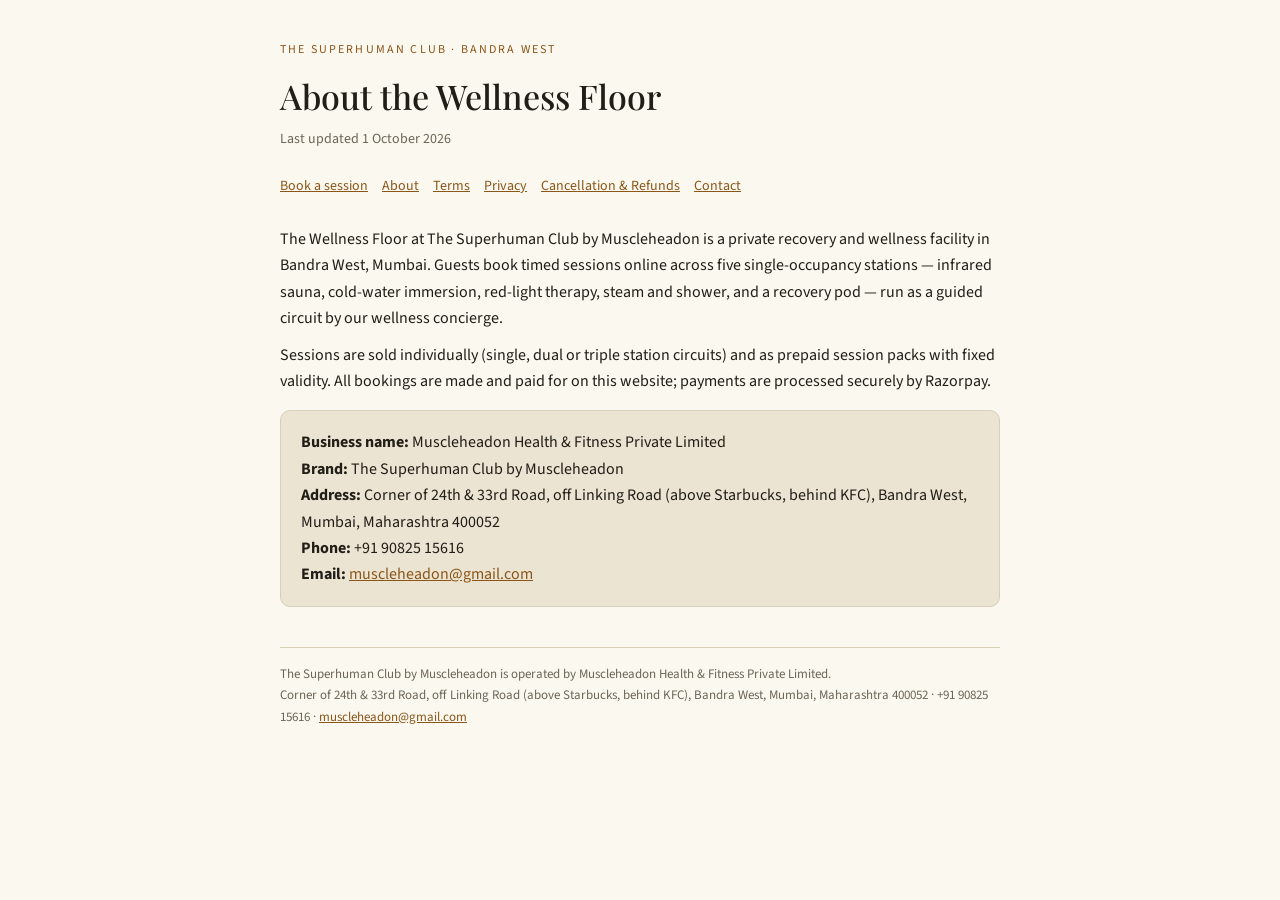
==== about.html @ 3aa6ffa3 "Add files via upload" ====
<!doctype html><html lang="en-IN"><head><meta charset="utf-8"><meta name="viewport" content="width=device-width,initial-scale=1">
<title>About the Wellness Floor — The Superhuman Club by Muscleheadon</title>
<link href="https://fonts.googleapis.com/css2?family=Playfair+Display:wght@500&family=Source+Sans+3:wght@400;600&display=swap" rel="stylesheet"><style>
:root{--bg:#121008;--card:#1A1710;--bone:#EDE4CC;--ash:#A89E82;--gold:#C9A048;--rule:#2c271c}
@media (prefers-color-scheme:light){:root{--bg:#FBF8EF;--card:#ECE4D2;--bone:#211E17;--ash:#6c6558;--gold:#8a561a;--rule:#d8cfb9}}
*{box-sizing:border-box;margin:0;padding:0}
body{background:var(--bg);color:var(--bone);font-family:'Source Sans 3',system-ui,sans-serif;font-size:16px;line-height:1.65}
.wrap{max-width:760px;margin:0 auto;padding:40px 20px 64px}
.eyebrow{font-size:12px;letter-spacing:.18em;text-transform:uppercase;color:var(--gold)}
h1{font-family:'Playfair Display',Georgia,serif;font-weight:500;font-size:34px;margin:8px 0 4px}
h2{font-family:'Playfair Display',Georgia,serif;font-weight:500;font-size:21px;margin:28px 0 8px}
p,li{color:var(--bone)}p+p{margin-top:10px}ul{padding-left:20px;margin-top:6px}li{margin:4px 0}
.meta{color:var(--ash);font-size:14px;margin-bottom:24px}
.card{background:var(--card);border:1px solid var(--rule);border-radius:10px;padding:18px 20px;margin-top:16px}
a{color:var(--gold)}nav{display:flex;flex-wrap:wrap;gap:14px;font-size:14px;margin-bottom:28px}
footer{border-top:1px solid var(--rule);margin-top:40px;padding-top:16px;color:var(--ash);font-size:13px}
</style></head>
<body><div class="wrap"><div class="eyebrow">The Superhuman Club · Bandra West</div><h1>About the Wellness Floor</h1><p class="meta">Last updated 1 October 2026</p><nav><a href="/">Book a session</a><a href="/about.html">About</a><a href="/terms.html">Terms</a><a href="/privacy.html">Privacy</a><a href="/refund.html">Cancellation &amp; Refunds</a><a href="/contact.html">Contact</a></nav>
<p>The Wellness Floor at The Superhuman Club by Muscleheadon is a private recovery and wellness facility in Bandra West, Mumbai. Guests book timed sessions online across five single-occupancy stations — infrared sauna, cold-water immersion, red-light therapy, steam and shower, and a recovery pod — run as a guided circuit by our wellness concierge.</p>
<p>Sessions are sold individually (single, dual or triple station circuits) and as prepaid session packs with fixed validity. All bookings are made and paid for on this website; payments are processed securely by Razorpay.</p>
<div class="card"><p><strong>Business name:</strong> Muscleheadon Health &amp; Fitness Private Limited<br><strong>Brand:</strong> The Superhuman Club by Muscleheadon<br><strong>Address:</strong> Corner of 24th &amp; 33rd Road, off Linking Road (above Starbucks, behind KFC), Bandra West, Mumbai, Maharashtra 400052<br><strong>Phone:</strong> +91 90825 15616<br><strong>Email:</strong> <a href="mailto:muscleheadon@gmail.com">muscleheadon@gmail.com</a></p></div><footer>The Superhuman Club by Muscleheadon is operated by Muscleheadon Health &amp; Fitness Private Limited.<br>Corner of 24th &amp; 33rd Road, off Linking Road (above Starbucks, behind KFC), Bandra West, Mumbai, Maharashtra 400052 · +91 90825 15616 · <a href="mailto:muscleheadon@gmail.com">muscleheadon@gmail.com</a></footer></div></body></html>
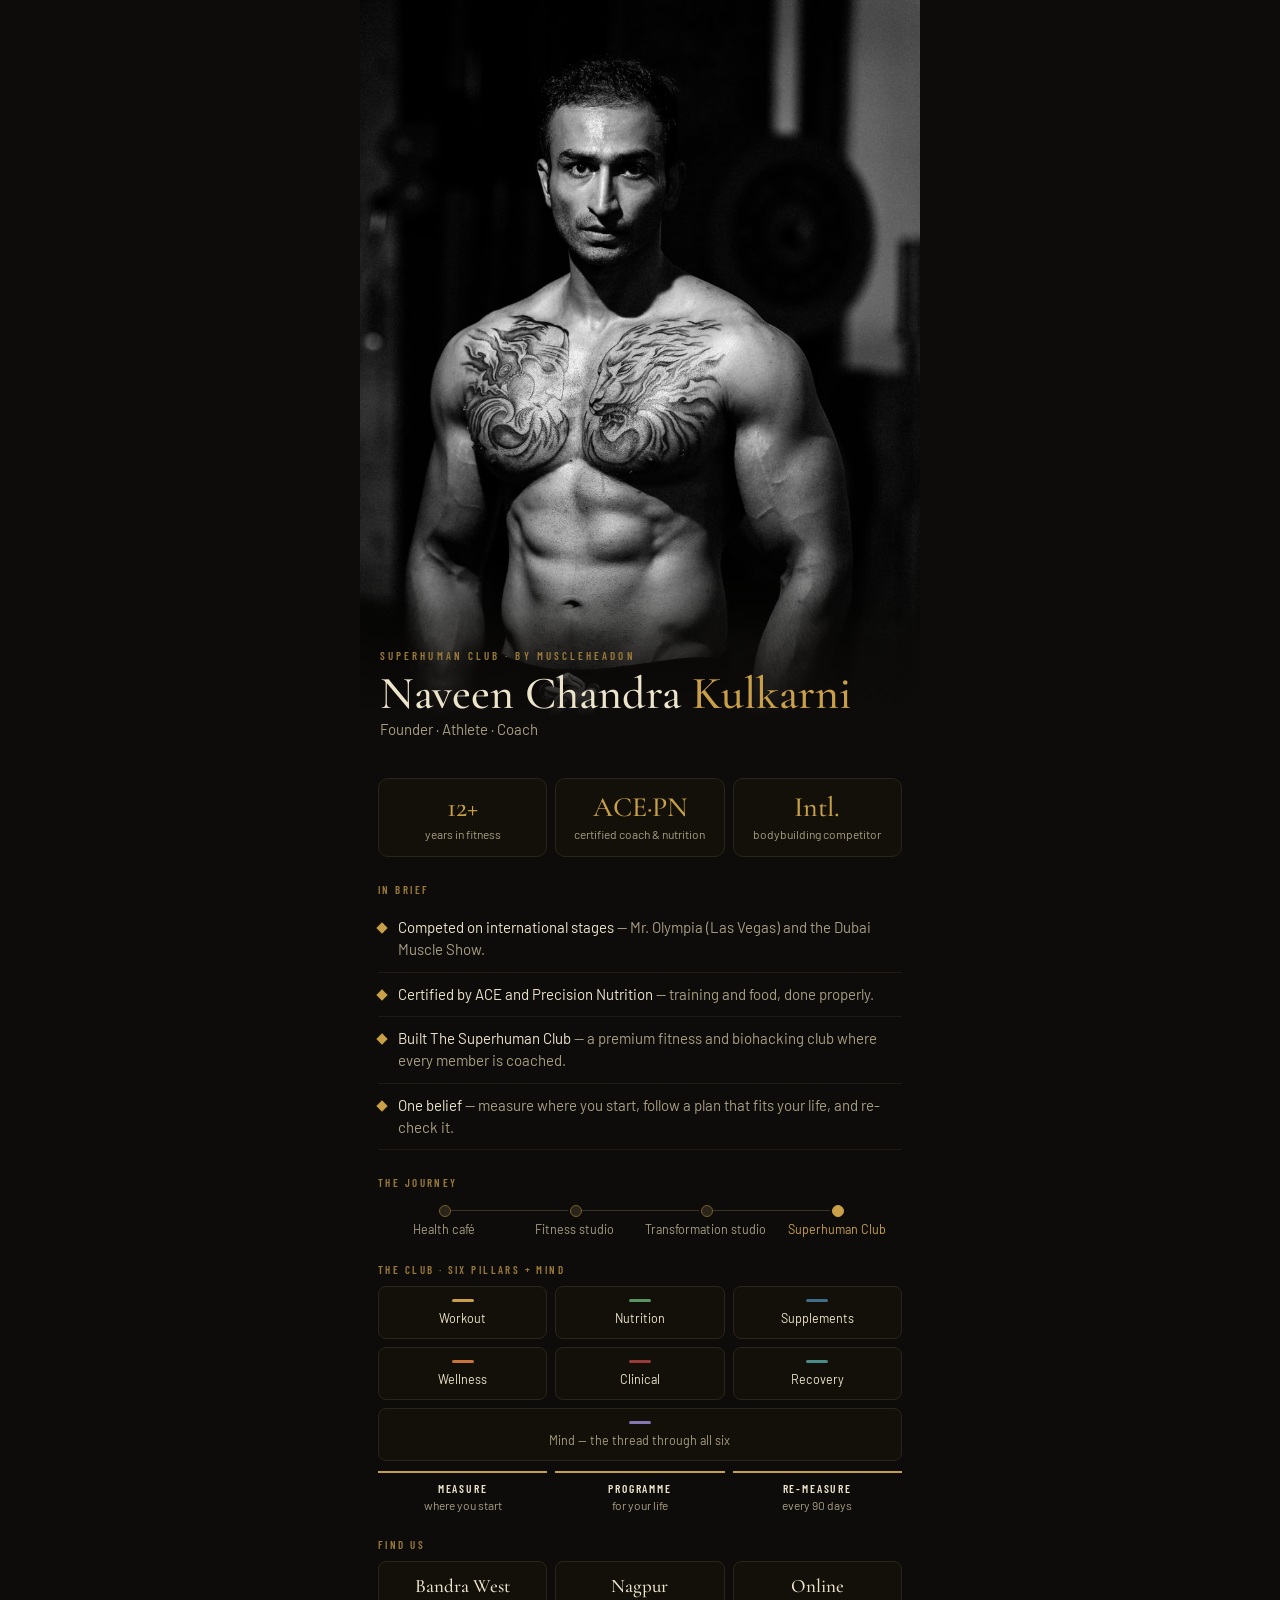
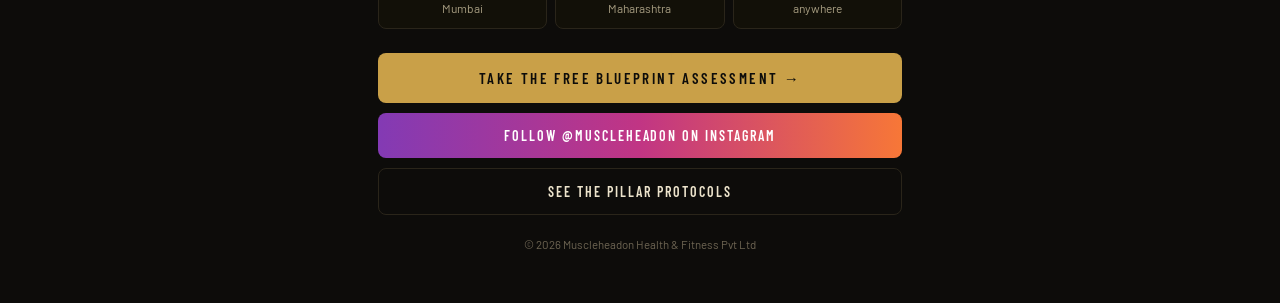
==== commit d81331c7: "Add files via upload" ====
--- a/about.html
+++ b/about.html
@@ -1,21 +1,96 @@
-<!doctype html><html lang="en-IN"><head><meta charset="utf-8"><meta name="viewport" content="width=device-width,initial-scale=1">
-<title>About the Wellness Floor — The Superhuman Club by Muscleheadon</title>
-<link href="https://fonts.googleapis.com/css2?family=Playfair+Display:wght@500&family=Source+Sans+3:wght@400;600&display=swap" rel="stylesheet"><style>
-:root{--bg:#121008;--card:#1A1710;--bone:#EDE4CC;--ash:#A89E82;--gold:#C9A048;--rule:#2c271c}
-@media (prefers-color-scheme:light){:root{--bg:#FBF8EF;--card:#ECE4D2;--bone:#211E17;--ash:#6c6558;--gold:#8a561a;--rule:#d8cfb9}}
-*{box-sizing:border-box;margin:0;padding:0}
-body{background:var(--bg);color:var(--bone);font-family:'Source Sans 3',system-ui,sans-serif;font-size:16px;line-height:1.65}
-.wrap{max-width:760px;margin:0 auto;padding:40px 20px 64px}
-.eyebrow{font-size:12px;letter-spacing:.18em;text-transform:uppercase;color:var(--gold)}
-h1{font-family:'Playfair Display',Georgia,serif;font-weight:500;font-size:34px;margin:8px 0 4px}
-h2{font-family:'Playfair Display',Georgia,serif;font-weight:500;font-size:21px;margin:28px 0 8px}
-p,li{color:var(--bone)}p+p{margin-top:10px}ul{padding-left:20px;margin-top:6px}li{margin:4px 0}
-.meta{color:var(--ash);font-size:14px;margin-bottom:24px}
-.card{background:var(--card);border:1px solid var(--rule);border-radius:10px;padding:18px 20px;margin-top:16px}
-a{color:var(--gold)}nav{display:flex;flex-wrap:wrap;gap:14px;font-size:14px;margin-bottom:28px}
-footer{border-top:1px solid var(--rule);margin-top:40px;padding-top:16px;color:var(--ash);font-size:13px}
-</style></head>
-<body><div class="wrap"><div class="eyebrow">The Superhuman Club · Bandra West</div><h1>About the Wellness Floor</h1><p class="meta">Last updated 1 October 2026</p><nav><a href="/">Book a session</a><a href="/about.html">About</a><a href="/terms.html">Terms</a><a href="/privacy.html">Privacy</a><a href="/refund.html">Cancellation &amp; Refunds</a><a href="/contact.html">Contact</a></nav>
-<p>The Wellness Floor at The Superhuman Club by Muscleheadon is a private recovery and wellness facility in Bandra West, Mumbai. Guests book timed sessions online across five single-occupancy stations — infrared sauna, cold-water immersion, red-light therapy, steam and shower, and a recovery pod — run as a guided circuit by our wellness concierge.</p>
-<p>Sessions are sold individually (single, dual or triple station circuits) and as prepaid session packs with fixed validity. All bookings are made and paid for on this website; payments are processed securely by Razorpay.</p>
-<div class="card"><p><strong>Business name:</strong> Muscleheadon Health &amp; Fitness Private Limited<br><strong>Brand:</strong> The Superhuman Club by Muscleheadon<br><strong>Address:</strong> Corner of 24th &amp; 33rd Road, off Linking Road (above Starbucks, behind KFC), Bandra West, Mumbai, Maharashtra 400052<br><strong>Phone:</strong> +91 90825 15616<br><strong>Email:</strong> <a href="mailto:muscleheadon@gmail.com">muscleheadon@gmail.com</a></p></div><footer>The Superhuman Club by Muscleheadon is operated by Muscleheadon Health &amp; Fitness Private Limited.<br>Corner of 24th &amp; 33rd Road, off Linking Road (above Starbucks, behind KFC), Bandra West, Mumbai, Maharashtra 400052 · +91 90825 15616 · <a href="mailto:muscleheadon@gmail.com">muscleheadon@gmail.com</a></footer></div></body></html>+<!DOCTYPE html>
+<html lang="en"><head>
+<meta charset="utf-8">
+<meta name="viewport" content="width=device-width,initial-scale=1">
+<title>Naveen Chandra Kulkarni · Superhuman Club by Muscleheadon</title>
+<meta name="description" content="Naveen Kulkarni, founder of The Superhuman Club by Muscleheadon. 12+ years in fitness, ACE and Precision Nutrition certified. Bandra West, Nagpur and online.">
+<meta property="og:title" content="Naveen Kulkarni · The Superhuman Club">
+<meta property="og:description" content="Founder of The Superhuman Club by Muscleheadon. Bandra West · Nagpur · Online.">
+<meta property="og:image" content="https://muscleheadon.github.io/naveen-about.jpg">
+<link rel="preload" href="cormorant-garamond-latin-500-normal.woff2" as="font" type="font/woff2" crossorigin>
+<link rel="stylesheet" href="fonts.css">
+<style>
+*{box-sizing:border-box}html,body{margin:0;background:#0D0C0A;color:#EDE4CC;font-family:Barlow,system-ui,-apple-system,Segoe UI,Roboto,sans-serif;-webkit-text-size-adjust:100%}
+.w{max-width:560px;margin:0 auto;padding:0 0 40px}
+.hero{position:relative}
+.hero img{display:block;width:100%;height:auto}
+.hero .ov{position:absolute;left:0;right:0;bottom:0;padding:90px 20px 22px;background:linear-gradient(transparent,#0D0C0A 78%)}
+.e{font:600 11px 'Barlow Condensed',sans-serif;letter-spacing:.28em;color:#9A7A3A}
+h1{font:500 46px/1 'Cormorant Garamond',Georgia,serif;margin:8px 0 4px}h1 em{color:#C9A048;font-style:normal}
+.role{color:#A89E82;font-size:15px}
+.in{padding:0 18px}
+.stats{display:grid;grid-template-columns:repeat(3,1fr);gap:8px;margin:18px 0}
+.stats div{border:1px solid #2A251A;background:#121008;border-radius:10px;padding:14px 8px;text-align:center}
+.stats b{display:block;font:500 28px/1 'Cormorant Garamond',serif;color:#C9A048}
+.stats span{display:block;font-size:12px;color:#A89E82;margin-top:6px;line-height:1.3}
+.k{font:600 11px 'Barlow Condensed',sans-serif;letter-spacing:.22em;color:#9A7A3A;margin:26px 0 10px}
+ul.pts{list-style:none;margin:0;padding:0}
+ul.pts li{display:flex;gap:12px;align-items:flex-start;padding:11px 0;border-bottom:1px solid #1E1A12;font-size:15px;line-height:1.45;color:#EDE4CC}
+ul.pts li:before{content:'';flex:none;width:8px;height:8px;margin-top:7px;background:#C9A048;transform:rotate(45deg)}
+ul.pts li span{color:#A89E82}
+.path{display:flex;align-items:center;gap:0;margin:4px 0}
+.path div{flex:1;text-align:center;font-size:12.5px;color:#A89E82;position:relative;padding-top:22px}
+.path div:before{content:'';position:absolute;top:6px;left:50%;width:10px;height:10px;margin-left:-5px;border-radius:50%;background:#2A251A;border:1px solid #7A5E28}
+.path div:after{content:'';position:absolute;top:11px;left:calc(50% + 7px);right:calc(-50% + 7px);height:1px;background:#3A3222}
+.path div:last-child:after{display:none}
+.path div.on{color:#C9A048}.path div.on:before{background:#C9A048;border-color:#C9A048}
+.pillars{display:grid;grid-template-columns:repeat(3,1fr);gap:8px}
+.pl{border:1px solid #2A251A;background:#121008;border-radius:8px;padding:12px 6px;text-align:center;font-size:12.5px;color:#EDE4CC}
+.pl i{display:block;width:22px;height:3px;border-radius:2px;margin:0 auto 8px}
+.mind{grid-column:1/-1;color:#A89E82}
+.loop{display:flex;gap:8px;margin-top:10px}
+.loop div{flex:1;border-top:2px solid #C9A048;padding-top:8px;text-align:center;font:600 11.5px 'Barlow Condensed',sans-serif;letter-spacing:.16em;color:#EDE4CC}
+.loop span{display:block;font:400 12px Barlow,sans-serif;letter-spacing:0;color:#A89E82;margin-top:3px}
+.places{display:flex;gap:8px}
+.places div{flex:1;border:1px solid #2A251A;border-radius:8px;padding:12px 6px;text-align:center;background:#121008}
+.places b{display:block;font:500 19px 'Cormorant Garamond',serif}
+.places span{font-size:12px;color:#A89E82}
+a.go{display:block;margin-top:24px;padding:16px;border-radius:8px;background:#C9A048;color:#0D0C0A;font:600 15px 'Barlow Condensed',sans-serif;letter-spacing:.16em;text-align:center;text-decoration:none}
+a.ghost{display:block;margin-top:10px;padding:14px;border-radius:8px;border:1px solid #2A251A;color:#EDE4CC;font:600 14px 'Barlow Condensed',sans-serif;letter-spacing:.14em;text-align:center;text-decoration:none}
+.fine{color:#6E6553;font-size:11.5px;text-align:center;margin-top:22px}
+</style>
+</head>
+<body><main class="w">
+<div class="hero"><img src="naveen-about.jpg" alt="Naveen Kulkarni, founder of The Superhuman Club" width="800" height="1085">
+<div class="ov"><div class="e">SUPERHUMAN CLUB &middot; BY MUSCLEHEADON</div><h1>Naveen Chandra <em>Kulkarni</em></h1><div class="role">Founder &middot; Athlete &middot; Coach</div></div></div>
+
+<div class="in">
+<div class="stats"><div><b>12+</b><span>years in fitness</span></div><div><b>ACE&middot;PN</b><span>certified coach &amp; nutrition</span></div><div><b>Intl.</b><span>bodybuilding competitor</span></div></div>
+
+<div class="k">IN BRIEF</div>
+<ul class="pts">
+<li><div>Competed on international stages <span>&mdash; Mr. Olympia (Las Vegas) and the Dubai Muscle Show.</span></div></li>
+<li><div>Certified by ACE and Precision Nutrition <span>&mdash; training and food, done properly.</span></div></li>
+<li><div>Built The Superhuman Club <span>&mdash; a premium fitness and biohacking club where every member is coached.</span></div></li>
+<li><div>One belief <span>&mdash; measure where you start, follow a plan that fits your life, and re-check it.</span></div></li>
+</ul>
+
+<div class="k">THE JOURNEY</div>
+<div class="path"><div>Health caf&eacute;</div><div>Fitness studio</div><div>Transformation studio</div><div class="on">Superhuman Club</div></div>
+
+<div class="k">THE CLUB &middot; SIX PILLARS + MIND</div>
+<div class="pillars">
+<div class="pl"><i style="background:#C9A048"></i>Workout</div>
+<div class="pl"><i style="background:#5A9464"></i>Nutrition</div>
+<div class="pl"><i style="background:#3E6E8C"></i>Supplements</div>
+<div class="pl"><i style="background:#C8743A"></i>Wellness</div>
+<div class="pl"><i style="background:#9A3B3B"></i>Clinical</div>
+<div class="pl"><i style="background:#4A8C8A"></i>Recovery</div>
+<div class="pl mind"><i style="background:#8478B0"></i>Mind &mdash; the thread through all six</div>
+</div>
+<div class="loop"><div>MEASURE<span>where you start</span></div><div>PROGRAMME<span>for your life</span></div><div>RE-MEASURE<span>every 90 days</span></div></div>
+
+<div class="k">FIND US</div>
+<div class="places"><div><b>Bandra West</b><span>Mumbai</span></div><div><b>Nagpur</b><span>Maharashtra</span></div><div><b>Online</b><span>anywhere</span></div></div>
+
+<a class="go" href="assessment.html?src=about">TAKE THE FREE BLUEPRINT ASSESSMENT &rarr;</a>
+<a class="ghost" href="https://instagram.com/muscleheadon" target="_blank" rel="noopener" style="background:linear-gradient(90deg,#833AB4,#C13584 50%,#F77737);border:0;color:#fff">FOLLOW @MUSCLEHEADON ON INSTAGRAM</a>
+<a class="ghost" href="index.html">SEE THE PILLAR PROTOCOLS</a>
+<p class="fine">&copy; 2026 Muscleheadon Health &amp; Fitness Pvt Ltd</p>
+</div>
+</main>
+<script>
+!function(f,b,e,v,n,t,s){if(f.fbq)return;n=f.fbq=function(){n.callMethod?n.callMethod.apply(n,arguments):n.queue.push(arguments)};if(!f._fbq)f._fbq=n;n.push=n;n.loaded=!0;n.version='2.0';n.queue=[];t=b.createElement(e);t.async=!0;t.src=v;s=b.getElementsByTagName(e)[0];s.parentNode.insertBefore(t,s)}(window,document,'script','https://connect.facebook.net/en_US/fbevents.js');
+fbq('init','1384135736776247');fbq('track','PageView');
+</script>
+</body></html>
--- a/fonts.css
+++ b/fonts.css
@@ -0,0 +1,9 @@
+/* The Superhuman Club · Signal register — Cormorant Garamond (display) · Barlow (body) · Barlow Condensed (labels) */
+@font-face{font-family:'Cormorant Garamond';font-style:normal;font-weight:500;font-display:swap;src:url(cormorant-garamond-latin-500-normal.woff2) format('woff2')}
+@font-face{font-family:'Cormorant Garamond';font-style:italic;font-weight:500;font-display:swap;src:url(cormorant-garamond-latin-500-italic.woff2) format('woff2')}
+@font-face{font-family:'Barlow';font-style:normal;font-weight:400;font-display:swap;src:url(barlow-latin-400-normal.woff2) format('woff2')}
+@font-face{font-family:'Barlow';font-style:normal;font-weight:500;font-display:swap;src:url(barlow-latin-500-normal.woff2) format('woff2')}
+@font-face{font-family:'Barlow';font-style:normal;font-weight:400;font-display:swap;src:url(barlow-latin-ext-400-normal.woff2) format('woff2');unicode-range:U+0100-02BA,U+20A0-20CF}
+@font-face{font-family:'Barlow';font-style:normal;font-weight:500;font-display:swap;src:url(barlow-latin-ext-500-normal.woff2) format('woff2');unicode-range:U+0100-02BA,U+20A0-20CF}
+@font-face{font-family:'Barlow Condensed';font-style:normal;font-weight:500;font-display:swap;src:url(barlow-condensed-latin-500-normal.woff2) format('woff2')}
+@font-face{font-family:'Barlow Condensed';font-style:normal;font-weight:600;font-display:swap;src:url(barlow-condensed-latin-600-normal.woff2) format('woff2')}
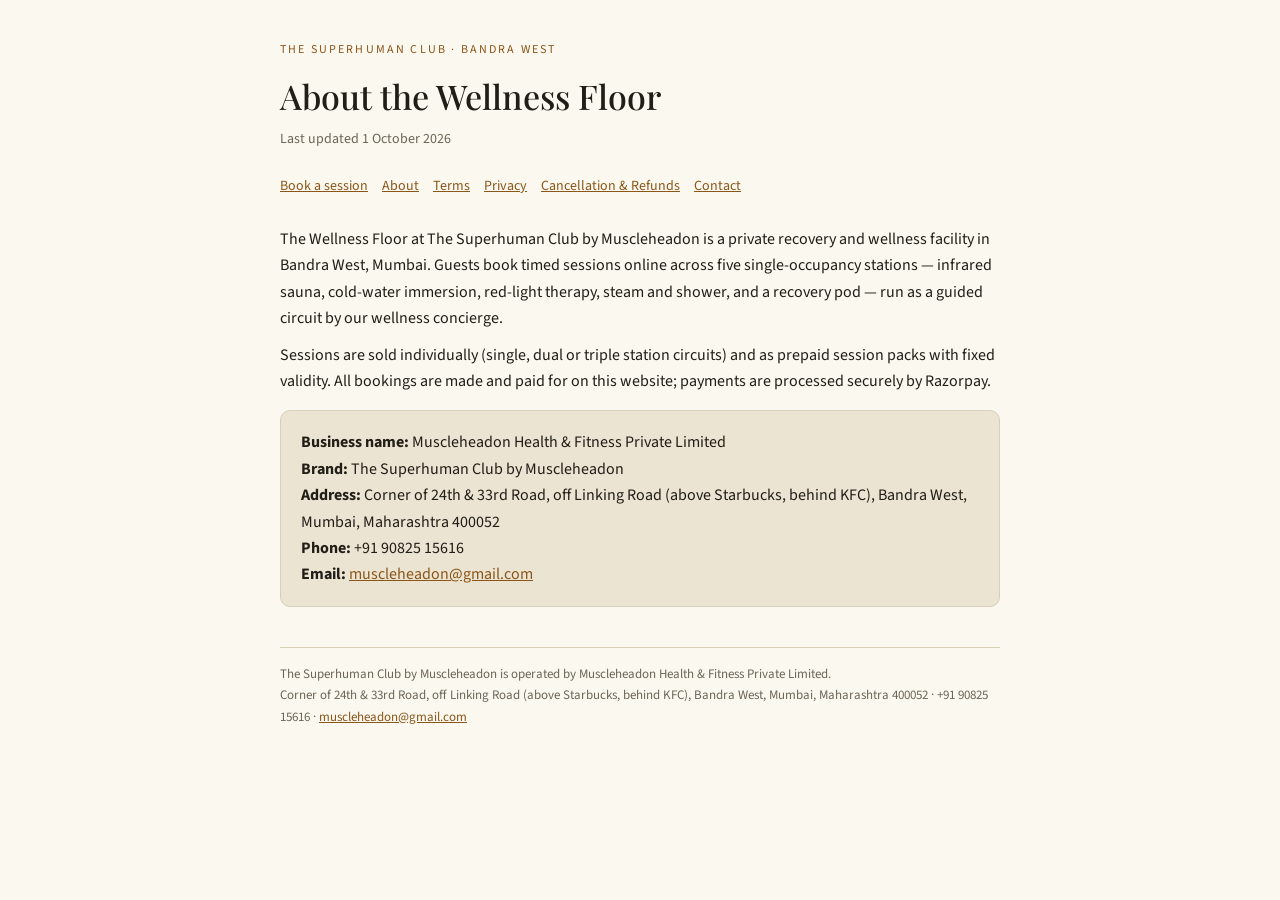
==== commit e20a4c2a: "Add files via upload" ====
--- a/about.html
+++ b/about.html
@@ -1,96 +1,21 @@
-<!DOCTYPE html>
-<html lang="en"><head>
-<meta charset="utf-8">
-<meta name="viewport" content="width=device-width,initial-scale=1">
-<title>Naveen Chandra Kulkarni · Superhuman Club by Muscleheadon</title>
-<meta name="description" content="Naveen Kulkarni, founder of The Superhuman Club by Muscleheadon. 12+ years in fitness, ACE and Precision Nutrition certified. Bandra West, Nagpur and online.">
-<meta property="og:title" content="Naveen Kulkarni · The Superhuman Club">
-<meta property="og:description" content="Founder of The Superhuman Club by Muscleheadon. Bandra West · Nagpur · Online.">
-<meta property="og:image" content="https://muscleheadon.github.io/naveen-about.jpg">
-<link rel="preload" href="cormorant-garamond-latin-500-normal.woff2" as="font" type="font/woff2" crossorigin>
-<link rel="stylesheet" href="fonts.css">
-<style>
-*{box-sizing:border-box}html,body{margin:0;background:#0D0C0A;color:#EDE4CC;font-family:Barlow,system-ui,-apple-system,Segoe UI,Roboto,sans-serif;-webkit-text-size-adjust:100%}
-.w{max-width:560px;margin:0 auto;padding:0 0 40px}
-.hero{position:relative}
-.hero img{display:block;width:100%;height:auto}
-.hero .ov{position:absolute;left:0;right:0;bottom:0;padding:90px 20px 22px;background:linear-gradient(transparent,#0D0C0A 78%)}
-.e{font:600 11px 'Barlow Condensed',sans-serif;letter-spacing:.28em;color:#9A7A3A}
-h1{font:500 46px/1 'Cormorant Garamond',Georgia,serif;margin:8px 0 4px}h1 em{color:#C9A048;font-style:normal}
-.role{color:#A89E82;font-size:15px}
-.in{padding:0 18px}
-.stats{display:grid;grid-template-columns:repeat(3,1fr);gap:8px;margin:18px 0}
-.stats div{border:1px solid #2A251A;background:#121008;border-radius:10px;padding:14px 8px;text-align:center}
-.stats b{display:block;font:500 28px/1 'Cormorant Garamond',serif;color:#C9A048}
-.stats span{display:block;font-size:12px;color:#A89E82;margin-top:6px;line-height:1.3}
-.k{font:600 11px 'Barlow Condensed',sans-serif;letter-spacing:.22em;color:#9A7A3A;margin:26px 0 10px}
-ul.pts{list-style:none;margin:0;padding:0}
-ul.pts li{display:flex;gap:12px;align-items:flex-start;padding:11px 0;border-bottom:1px solid #1E1A12;font-size:15px;line-height:1.45;color:#EDE4CC}
-ul.pts li:before{content:'';flex:none;width:8px;height:8px;margin-top:7px;background:#C9A048;transform:rotate(45deg)}
-ul.pts li span{color:#A89E82}
-.path{display:flex;align-items:center;gap:0;margin:4px 0}
-.path div{flex:1;text-align:center;font-size:12.5px;color:#A89E82;position:relative;padding-top:22px}
-.path div:before{content:'';position:absolute;top:6px;left:50%;width:10px;height:10px;margin-left:-5px;border-radius:50%;background:#2A251A;border:1px solid #7A5E28}
-.path div:after{content:'';position:absolute;top:11px;left:calc(50% + 7px);right:calc(-50% + 7px);height:1px;background:#3A3222}
-.path div:last-child:after{display:none}
-.path div.on{color:#C9A048}.path div.on:before{background:#C9A048;border-color:#C9A048}
-.pillars{display:grid;grid-template-columns:repeat(3,1fr);gap:8px}
-.pl{border:1px solid #2A251A;background:#121008;border-radius:8px;padding:12px 6px;text-align:center;font-size:12.5px;color:#EDE4CC}
-.pl i{display:block;width:22px;height:3px;border-radius:2px;margin:0 auto 8px}
-.mind{grid-column:1/-1;color:#A89E82}
-.loop{display:flex;gap:8px;margin-top:10px}
-.loop div{flex:1;border-top:2px solid #C9A048;padding-top:8px;text-align:center;font:600 11.5px 'Barlow Condensed',sans-serif;letter-spacing:.16em;color:#EDE4CC}
-.loop span{display:block;font:400 12px Barlow,sans-serif;letter-spacing:0;color:#A89E82;margin-top:3px}
-.places{display:flex;gap:8px}
-.places div{flex:1;border:1px solid #2A251A;border-radius:8px;padding:12px 6px;text-align:center;background:#121008}
-.places b{display:block;font:500 19px 'Cormorant Garamond',serif}
-.places span{font-size:12px;color:#A89E82}
-a.go{display:block;margin-top:24px;padding:16px;border-radius:8px;background:#C9A048;color:#0D0C0A;font:600 15px 'Barlow Condensed',sans-serif;letter-spacing:.16em;text-align:center;text-decoration:none}
-a.ghost{display:block;margin-top:10px;padding:14px;border-radius:8px;border:1px solid #2A251A;color:#EDE4CC;font:600 14px 'Barlow Condensed',sans-serif;letter-spacing:.14em;text-align:center;text-decoration:none}
-.fine{color:#6E6553;font-size:11.5px;text-align:center;margin-top:22px}
-</style>
-</head>
-<body><main class="w">
-<div class="hero"><img src="naveen-about.jpg" alt="Naveen Kulkarni, founder of The Superhuman Club" width="800" height="1085">
-<div class="ov"><div class="e">SUPERHUMAN CLUB &middot; BY MUSCLEHEADON</div><h1>Naveen Chandra <em>Kulkarni</em></h1><div class="role">Founder &middot; Athlete &middot; Coach</div></div></div>
-
-<div class="in">
-<div class="stats"><div><b>12+</b><span>years in fitness</span></div><div><b>ACE&middot;PN</b><span>certified coach &amp; nutrition</span></div><div><b>Intl.</b><span>bodybuilding competitor</span></div></div>
-
-<div class="k">IN BRIEF</div>
-<ul class="pts">
-<li><div>Competed on international stages <span>&mdash; Mr. Olympia (Las Vegas) and the Dubai Muscle Show.</span></div></li>
-<li><div>Certified by ACE and Precision Nutrition <span>&mdash; training and food, done properly.</span></div></li>
-<li><div>Built The Superhuman Club <span>&mdash; a premium fitness and biohacking club where every member is coached.</span></div></li>
-<li><div>One belief <span>&mdash; measure where you start, follow a plan that fits your life, and re-check it.</span></div></li>
-</ul>
-
-<div class="k">THE JOURNEY</div>
-<div class="path"><div>Health caf&eacute;</div><div>Fitness studio</div><div>Transformation studio</div><div class="on">Superhuman Club</div></div>
-
-<div class="k">THE CLUB &middot; SIX PILLARS + MIND</div>
-<div class="pillars">
-<div class="pl"><i style="background:#C9A048"></i>Workout</div>
-<div class="pl"><i style="background:#5A9464"></i>Nutrition</div>
-<div class="pl"><i style="background:#3E6E8C"></i>Supplements</div>
-<div class="pl"><i style="background:#C8743A"></i>Wellness</div>
-<div class="pl"><i style="background:#9A3B3B"></i>Clinical</div>
-<div class="pl"><i style="background:#4A8C8A"></i>Recovery</div>
-<div class="pl mind"><i style="background:#8478B0"></i>Mind &mdash; the thread through all six</div>
-</div>
-<div class="loop"><div>MEASURE<span>where you start</span></div><div>PROGRAMME<span>for your life</span></div><div>RE-MEASURE<span>every 90 days</span></div></div>
-
-<div class="k">FIND US</div>
-<div class="places"><div><b>Bandra West</b><span>Mumbai</span></div><div><b>Nagpur</b><span>Maharashtra</span></div><div><b>Online</b><span>anywhere</span></div></div>
-
-<a class="go" href="assessment.html?src=about">TAKE THE FREE BLUEPRINT ASSESSMENT &rarr;</a>
-<a class="ghost" href="https://instagram.com/muscleheadon" target="_blank" rel="noopener" style="background:linear-gradient(90deg,#833AB4,#C13584 50%,#F77737);border:0;color:#fff">FOLLOW @MUSCLEHEADON ON INSTAGRAM</a>
-<a class="ghost" href="index.html">SEE THE PILLAR PROTOCOLS</a>
-<p class="fine">&copy; 2026 Muscleheadon Health &amp; Fitness Pvt Ltd</p>
-</div>
-</main>
-<script>
-!function(f,b,e,v,n,t,s){if(f.fbq)return;n=f.fbq=function(){n.callMethod?n.callMethod.apply(n,arguments):n.queue.push(arguments)};if(!f._fbq)f._fbq=n;n.push=n;n.loaded=!0;n.version='2.0';n.queue=[];t=b.createElement(e);t.async=!0;t.src=v;s=b.getElementsByTagName(e)[0];s.parentNode.insertBefore(t,s)}(window,document,'script','https://connect.facebook.net/en_US/fbevents.js');
-fbq('init','1384135736776247');fbq('track','PageView');
-</script>
-</body></html>
+<!doctype html><html lang="en-IN"><head><meta charset="utf-8"><meta name="viewport" content="width=device-width,initial-scale=1">
+<title>About the Wellness Floor — The Superhuman Club by Muscleheadon</title>
+<link href="https://fonts.googleapis.com/css2?family=Playfair+Display:wght@500&family=Source+Sans+3:wght@400;600&display=swap" rel="stylesheet"><style>
+:root{--bg:#121008;--card:#1A1710;--bone:#EDE4CC;--ash:#A89E82;--gold:#C9A048;--rule:#2c271c}
+@media (prefers-color-scheme:light){:root{--bg:#FBF8EF;--card:#ECE4D2;--bone:#211E17;--ash:#6c6558;--gold:#8a561a;--rule:#d8cfb9}}
+*{box-sizing:border-box;margin:0;padding:0}
+body{background:var(--bg);color:var(--bone);font-family:'Source Sans 3',system-ui,sans-serif;font-size:16px;line-height:1.65}
+.wrap{max-width:760px;margin:0 auto;padding:40px 20px 64px}
+.eyebrow{font-size:12px;letter-spacing:.18em;text-transform:uppercase;color:var(--gold)}
+h1{font-family:'Playfair Display',Georgia,serif;font-weight:500;font-size:34px;margin:8px 0 4px}
+h2{font-family:'Playfair Display',Georgia,serif;font-weight:500;font-size:21px;margin:28px 0 8px}
+p,li{color:var(--bone)}p+p{margin-top:10px}ul{padding-left:20px;margin-top:6px}li{margin:4px 0}
+.meta{color:var(--ash);font-size:14px;margin-bottom:24px}
+.card{background:var(--card);border:1px solid var(--rule);border-radius:10px;padding:18px 20px;margin-top:16px}
+a{color:var(--gold)}nav{display:flex;flex-wrap:wrap;gap:14px;font-size:14px;margin-bottom:28px}
+footer{border-top:1px solid var(--rule);margin-top:40px;padding-top:16px;color:var(--ash);font-size:13px}
+</style></head>
+<body><div class="wrap"><div class="eyebrow">The Superhuman Club · Bandra West</div><h1>About the Wellness Floor</h1><p class="meta">Last updated 1 October 2026</p><nav><a href="/">Book a session</a><a href="/about.html">About</a><a href="/terms.html">Terms</a><a href="/privacy.html">Privacy</a><a href="/refund.html">Cancellation &amp; Refunds</a><a href="/contact.html">Contact</a></nav>
+<p>The Wellness Floor at The Superhuman Club by Muscleheadon is a private recovery and wellness facility in Bandra West, Mumbai. Guests book timed sessions online across five single-occupancy stations — infrared sauna, cold-water immersion, red-light therapy, steam and shower, and a recovery pod — run as a guided circuit by our wellness concierge.</p>
+<p>Sessions are sold individually (single, dual or triple station circuits) and as prepaid session packs with fixed validity. All bookings are made and paid for on this website; payments are processed securely by Razorpay.</p>
+<div class="card"><p><strong>Business name:</strong> Muscleheadon Health &amp; Fitness Private Limited<br><strong>Brand:</strong> The Superhuman Club by Muscleheadon<br><strong>Address:</strong> Corner of 24th &amp; 33rd Road, off Linking Road (above Starbucks, behind KFC), Bandra West, Mumbai, Maharashtra 400052<br><strong>Phone:</strong> +91 90825 15616<br><strong>Email:</strong> <a href="mailto:muscleheadon@gmail.com">muscleheadon@gmail.com</a></p></div><footer>The Superhuman Club by Muscleheadon is operated by Muscleheadon Health &amp; Fitness Private Limited.<br>Corner of 24th &amp; 33rd Road, off Linking Road (above Starbucks, behind KFC), Bandra West, Mumbai, Maharashtra 400052 · +91 90825 15616 · <a href="mailto:muscleheadon@gmail.com">muscleheadon@gmail.com</a></footer></div></body></html>
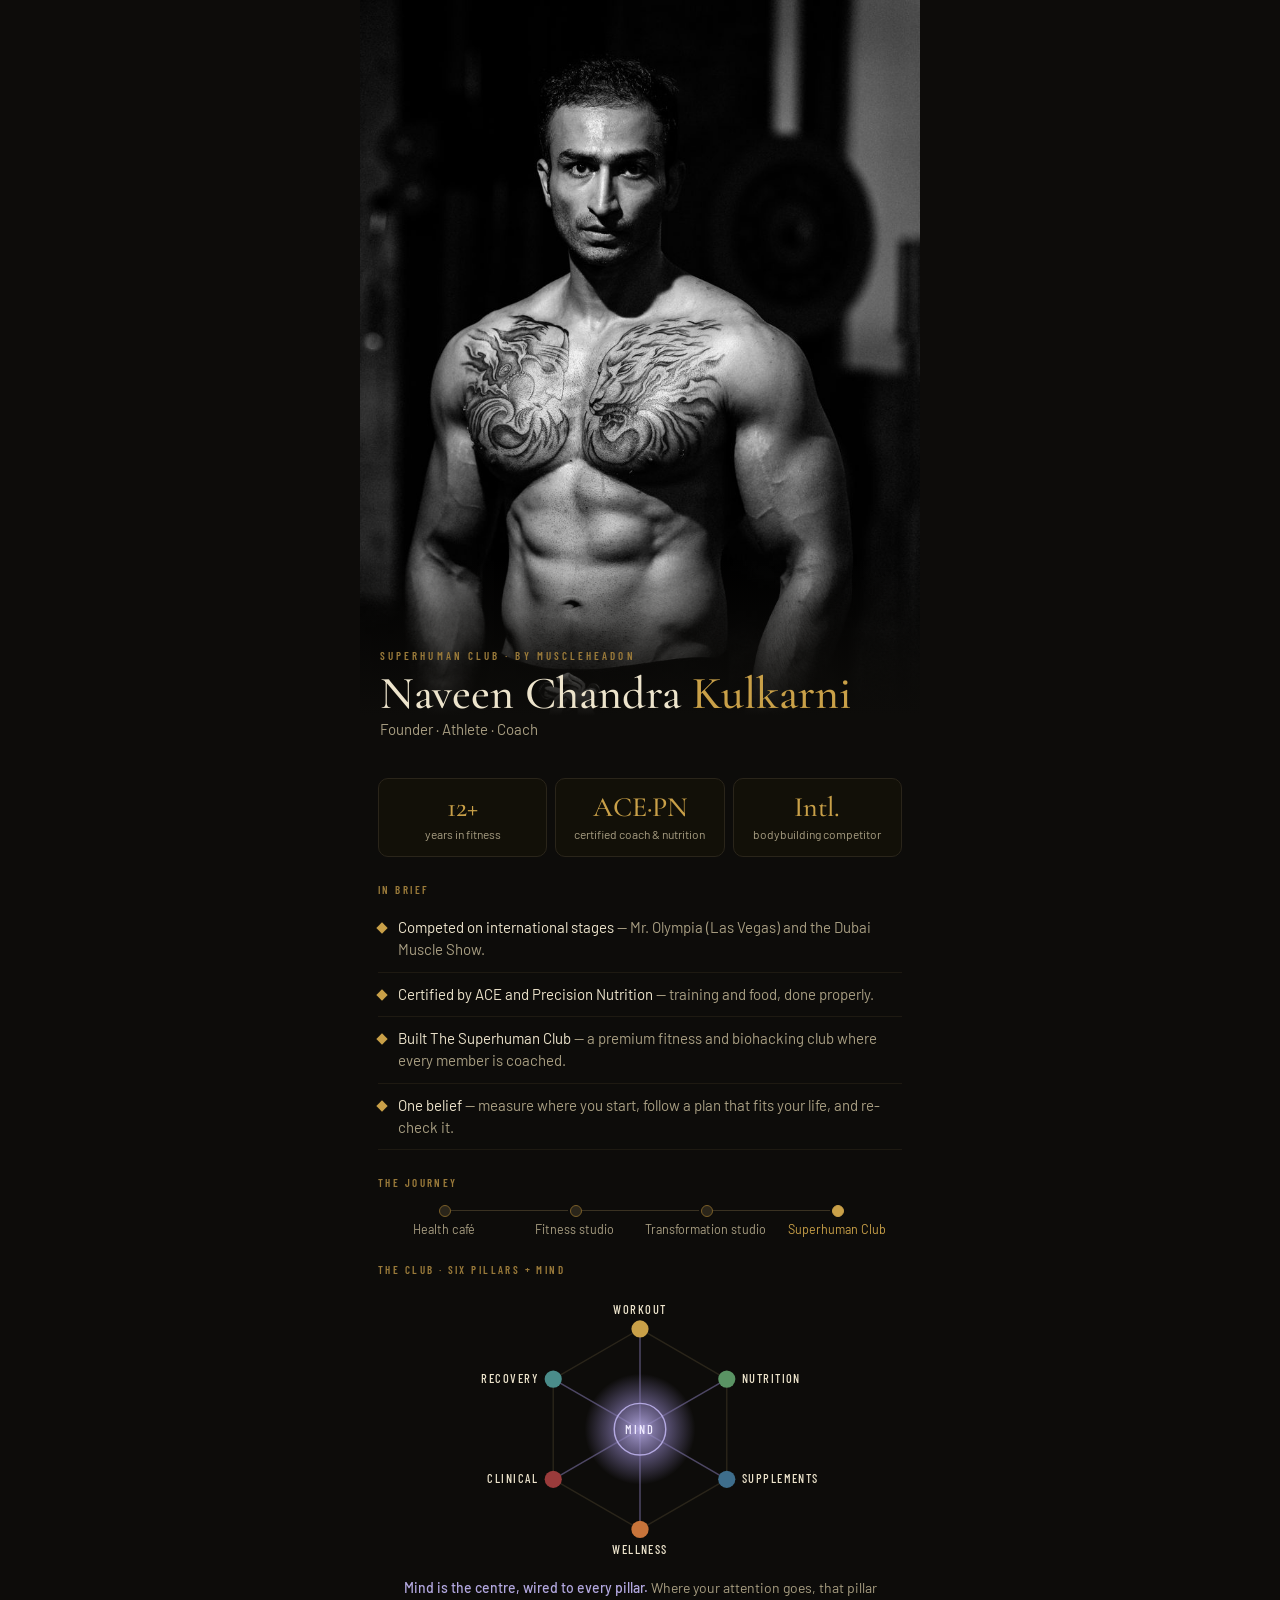
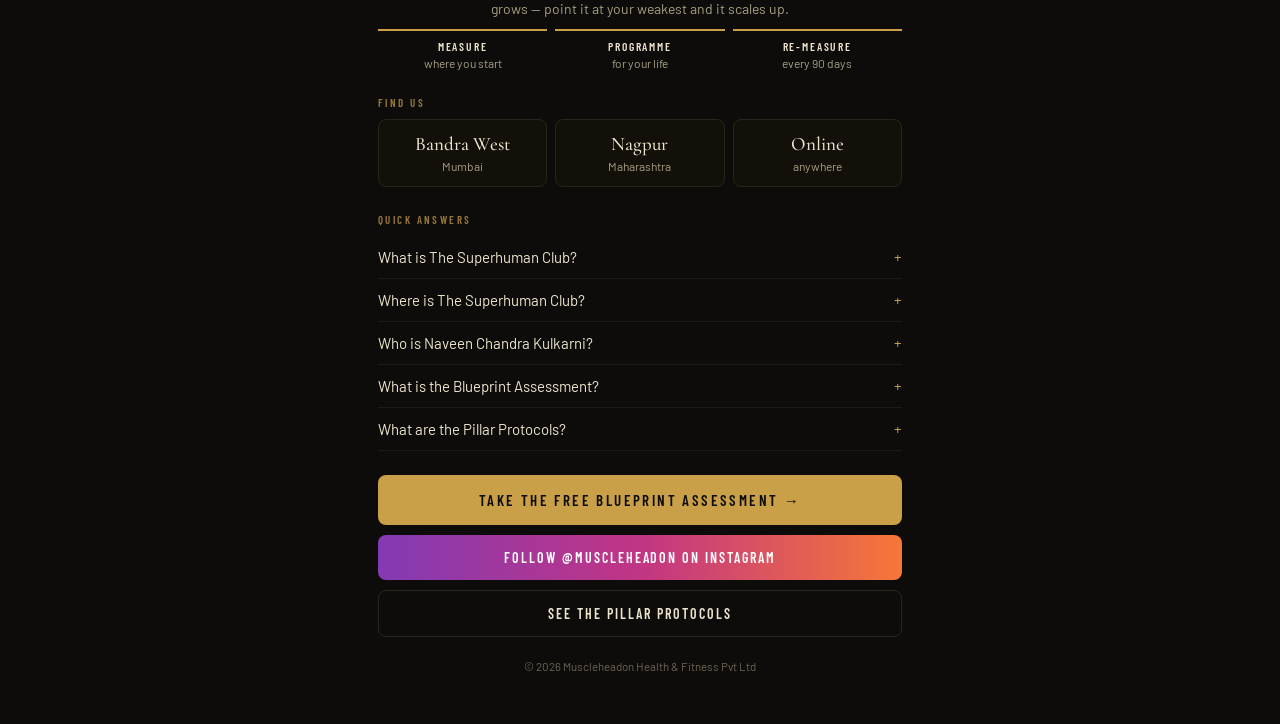
==== commit e9660d58: "Mind halo at the centre; SEO: canonical, schema, FAQ, llms.txt, sitemap" ====
--- a/about.html
+++ b/about.html
@@ -1,21 +1,121 @@
-<!doctype html><html lang="en-IN"><head><meta charset="utf-8"><meta name="viewport" content="width=device-width,initial-scale=1">
-<title>About the Wellness Floor — The Superhuman Club by Muscleheadon</title>
-<link href="https://fonts.googleapis.com/css2?family=Playfair+Display:wght@500&family=Source+Sans+3:wght@400;600&display=swap" rel="stylesheet"><style>
-:root{--bg:#121008;--card:#1A1710;--bone:#EDE4CC;--ash:#A89E82;--gold:#C9A048;--rule:#2c271c}
-@media (prefers-color-scheme:light){:root{--bg:#FBF8EF;--card:#ECE4D2;--bone:#211E17;--ash:#6c6558;--gold:#8a561a;--rule:#d8cfb9}}
-*{box-sizing:border-box;margin:0;padding:0}
-body{background:var(--bg);color:var(--bone);font-family:'Source Sans 3',system-ui,sans-serif;font-size:16px;line-height:1.65}
-.wrap{max-width:760px;margin:0 auto;padding:40px 20px 64px}
-.eyebrow{font-size:12px;letter-spacing:.18em;text-transform:uppercase;color:var(--gold)}
-h1{font-family:'Playfair Display',Georgia,serif;font-weight:500;font-size:34px;margin:8px 0 4px}
-h2{font-family:'Playfair Display',Georgia,serif;font-weight:500;font-size:21px;margin:28px 0 8px}
-p,li{color:var(--bone)}p+p{margin-top:10px}ul{padding-left:20px;margin-top:6px}li{margin:4px 0}
-.meta{color:var(--ash);font-size:14px;margin-bottom:24px}
-.card{background:var(--card);border:1px solid var(--rule);border-radius:10px;padding:18px 20px;margin-top:16px}
-a{color:var(--gold)}nav{display:flex;flex-wrap:wrap;gap:14px;font-size:14px;margin-bottom:28px}
-footer{border-top:1px solid var(--rule);margin-top:40px;padding-top:16px;color:var(--ash);font-size:13px}
-</style></head>
-<body><div class="wrap"><div class="eyebrow">The Superhuman Club · Bandra West</div><h1>About the Wellness Floor</h1><p class="meta">Last updated 1 October 2026</p><nav><a href="/">Book a session</a><a href="/about.html">About</a><a href="/terms.html">Terms</a><a href="/privacy.html">Privacy</a><a href="/refund.html">Cancellation &amp; Refunds</a><a href="/contact.html">Contact</a></nav>
-<p>The Wellness Floor at The Superhuman Club by Muscleheadon is a private recovery and wellness facility in Bandra West, Mumbai. Guests book timed sessions online across five single-occupancy stations — infrared sauna, cold-water immersion, red-light therapy, steam and shower, and a recovery pod — run as a guided circuit by our wellness concierge.</p>
-<p>Sessions are sold individually (single, dual or triple station circuits) and as prepaid session packs with fixed validity. All bookings are made and paid for on this website; payments are processed securely by Razorpay.</p>
-<div class="card"><p><strong>Business name:</strong> Muscleheadon Health &amp; Fitness Private Limited<br><strong>Brand:</strong> The Superhuman Club by Muscleheadon<br><strong>Address:</strong> Corner of 24th &amp; 33rd Road, off Linking Road (above Starbucks, behind KFC), Bandra West, Mumbai, Maharashtra 400052<br><strong>Phone:</strong> +91 90825 15616<br><strong>Email:</strong> <a href="mailto:muscleheadon@gmail.com">muscleheadon@gmail.com</a></p></div><footer>The Superhuman Club by Muscleheadon is operated by Muscleheadon Health &amp; Fitness Private Limited.<br>Corner of 24th &amp; 33rd Road, off Linking Road (above Starbucks, behind KFC), Bandra West, Mumbai, Maharashtra 400052 · +91 90825 15616 · <a href="mailto:muscleheadon@gmail.com">muscleheadon@gmail.com</a></footer></div></body></html>+<!DOCTYPE html>
+<html lang="en"><head>
+<meta charset="utf-8">
+
+<link rel="canonical" href="https://muscleheadon.com/club/about">
+<meta property="og:url" content="https://muscleheadon.com/club/about">
+<meta property="og:site_name" content="Superhuman Club by Muscleheadon">
+<meta property="og:type" content="website">
+<meta name="twitter:card" content="summary_large_image">
+<script type="application/ld+json">{"@context": "https://schema.org", "@graph": [{"@type": "Organization", "@id": "https://muscleheadon.com/#org", "name": "Muscleheadon", "alternateName": ["Superhuman Club by Muscleheadon", "The Superhuman Club"], "legalName": "Muscleheadon Health and Fitness Pvt Ltd", "url": "https://muscleheadon.com/", "logo": "https://muscleheadon.com/club/naveen.jpg", "sameAs": ["https://instagram.com/muscleheadon"], "founder": {"@id": "https://muscleheadon.com/#naveen"}, "telephone": "+91-89999-01473", "areaServed": "IN"}, {"@type": "Person", "@id": "https://muscleheadon.com/#naveen", "name": "Naveen Chandra Kulkarni", "alternateName": "Naveen Kulkarni", "jobTitle": "Founder, The Superhuman Club", "worksFor": {"@id": "https://muscleheadon.com/#org"}, "image": "https://muscleheadon.com/club/naveen-about.jpg", "url": "https://muscleheadon.com/club/about", "sameAs": ["https://instagram.com/muscleheadon"], "knowsAbout": ["Strength training", "Sports nutrition", "Body recomposition", "Fat loss", "Recovery", "Longevity and healthspan"], "hasCredential": [{"@type": "EducationalOccupationalCredential", "credentialCategory": "certification", "recognizedBy": {"@type": "Organization", "name": "American Council on Exercise (ACE)"}}, {"@type": "EducationalOccupationalCredential", "credentialCategory": "certification", "recognizedBy": {"@type": "Organization", "name": "Precision Nutrition"}}], "description": "Founder of The Superhuman Club by Muscleheadon. 12+ years in fitness; competed at Mr. Olympia (Las Vegas) and the Dubai Muscle Show."}, {"@type": "HealthClub", "name": "The Superhuman Club by Muscleheadon — Bandra West", "parentOrganization": {"@id": "https://muscleheadon.com/#org"}, "url": "https://muscleheadon.com/", "telephone": "+91-89999-01473", "image": "https://muscleheadon.com/club/naveen-about.jpg", "address": {"@type": "PostalAddress", "streetAddress": "Corner of 24th & 33rd Road, off Linking Road, above Starbucks", "addressLocality": "Bandra West, Mumbai", "addressRegion": "Maharashtra", "postalCode": "400052", "addressCountry": "IN"}}, {"@type": "HealthClub", "name": "The Superhuman Club by Muscleheadon — Nagpur", "parentOrganization": {"@id": "https://muscleheadon.com/#org"}, "url": "https://muscleheadon.com/", "telephone": "+91-89999-01473", "image": "https://muscleheadon.com/club/naveen-about.jpg", "address": {"@type": "PostalAddress", "streetAddress": "Flat 402, 4th Floor, Punyai Apartment, Plot 217, Bajaj Nagar", "addressLocality": "Nagpur", "addressRegion": "Maharashtra", "postalCode": "440010", "addressCountry": "IN"}}, {"@type": "WebSite", "@id": "https://muscleheadon.com/#website", "url": "https://muscleheadon.com/", "name": "Muscleheadon", "publisher": {"@id": "https://muscleheadon.com/#org"}}, {"@type": "ProfilePage", "url": "https://muscleheadon.com/club/about", "mainEntity": {"@id": "https://muscleheadon.com/#naveen"}, "isPartOf": {"@id": "https://muscleheadon.com/#website"}}, {"@type": "FAQPage", "mainEntity": [{"@type": "Question", "name": "What is The Superhuman Club?", "acceptedAnswer": {"@type": "Answer", "text": "A premium fitness and biohacking club by Muscleheadon, founded by Naveen Chandra Kulkarni. Every member is coached across six pillars — Workout, Nutrition, Supplements, Wellness, Clinical and Recovery — with the Mind at the centre connecting them all."}}, {"@type": "Question", "name": "Where is The Superhuman Club?", "acceptedAnswer": {"@type": "Answer", "text": "In Bandra West, Mumbai (off Linking Road), in Bajaj Nagar, Nagpur, and online anywhere in India."}}, {"@type": "Question", "name": "Who is Naveen Chandra Kulkarni?", "acceptedAnswer": {"@type": "Answer", "text": "The founder of The Superhuman Club by Muscleheadon. He has 12+ years in fitness, is ACE and Precision Nutrition certified, and has competed at Mr. Olympia in Las Vegas and the Dubai Muscle Show."}}, {"@type": "Question", "name": "What is the Blueprint Assessment?", "acceptedAnswer": {"@type": "Answer", "text": "A free five-minute online assessment: 21 questions that score your six health pillars and your Mind, show your biggest lever, and email you a personal report."}}, {"@type": "Question", "name": "What are the Pillar Protocols?", "acceptedAnswer": {"@type": "Answer", "text": "Fourteen-day protocol sheets, one per pillar, with step-by-step days, a daily tracker and a day-15 re-test. The Pillar Starter is ₹99 and each full sheet is ₹299."}}]}]}</script>
+<meta name="viewport" content="width=device-width,initial-scale=1">
+<title>Naveen Chandra Kulkarni · Superhuman Club by Muscleheadon</title>
+<meta name="description" content="Naveen Kulkarni, founder of The Superhuman Club by Muscleheadon. 12+ years in fitness, ACE and Precision Nutrition certified. Bandra West, Nagpur and online.">
+<meta property="og:title" content="Naveen Kulkarni · The Superhuman Club">
+<meta property="og:description" content="Founder of The Superhuman Club by Muscleheadon. Bandra West · Nagpur · Online.">
+<meta property="og:image" content="https://muscleheadon.com/club/naveen-about.jpg">
+<link rel="preload" href="cormorant-garamond-latin-500-normal.woff2" as="font" type="font/woff2" crossorigin>
+<link rel="stylesheet" href="fonts.css">
+<style>
+*{box-sizing:border-box}html,body{margin:0;background:#0D0C0A;color:#EDE4CC;font-family:Barlow,system-ui,-apple-system,Segoe UI,Roboto,sans-serif;-webkit-text-size-adjust:100%}
+.w{max-width:560px;margin:0 auto;padding:0 0 40px}
+.hero{position:relative}
+.hero img{display:block;width:100%;height:auto}
+.hero .ov{position:absolute;left:0;right:0;bottom:0;padding:90px 20px 22px;background:linear-gradient(transparent,#0D0C0A 78%)}
+.e{font:600 11px 'Barlow Condensed',sans-serif;letter-spacing:.28em;color:#9A7A3A}
+h1{font:500 46px/1 'Cormorant Garamond',Georgia,serif;margin:8px 0 4px}h1 em{color:#C9A048;font-style:normal}
+.role{color:#A89E82;font-size:15px}
+.in{padding:0 18px}
+.stats{display:grid;grid-template-columns:repeat(3,1fr);gap:8px;margin:18px 0}
+.stats div{border:1px solid #2A251A;background:#121008;border-radius:10px;padding:14px 8px;text-align:center}
+.stats b{display:block;font:500 28px/1 'Cormorant Garamond',serif;color:#C9A048}
+.stats span{display:block;font-size:12px;color:#A89E82;margin-top:6px;line-height:1.3}
+.k{font:600 11px 'Barlow Condensed',sans-serif;letter-spacing:.22em;color:#9A7A3A;margin:26px 0 10px}
+ul.pts{list-style:none;margin:0;padding:0}
+ul.pts li{display:flex;gap:12px;align-items:flex-start;padding:11px 0;border-bottom:1px solid #1E1A12;font-size:15px;line-height:1.45;color:#EDE4CC}
+ul.pts li:before{content:'';flex:none;width:8px;height:8px;margin-top:7px;background:#C9A048;transform:rotate(45deg)}
+ul.pts li span{color:#A89E82}
+.path{display:flex;align-items:center;gap:0;margin:4px 0}
+.path div{flex:1;text-align:center;font-size:12.5px;color:#A89E82;position:relative;padding-top:22px}
+.path div:before{content:'';position:absolute;top:6px;left:50%;width:10px;height:10px;margin-left:-5px;border-radius:50%;background:#2A251A;border:1px solid #7A5E28}
+.path div:after{content:'';position:absolute;top:11px;left:calc(50% + 7px);right:calc(-50% + 7px);height:1px;background:#3A3222}
+.path div:last-child:after{display:none}
+.path div.on{color:#C9A048}.path div.on:before{background:#C9A048;border-color:#C9A048}
+.pillars{display:grid;grid-template-columns:repeat(3,1fr);gap:8px}
+.pl{border:1px solid #2A251A;background:#121008;border-radius:8px;padding:12px 6px;text-align:center;font-size:12.5px;color:#EDE4CC}
+.pl i{display:block;width:22px;height:3px;border-radius:2px;margin:0 auto 8px}
+.hexd{display:block;width:100%;max-width:420px;margin:0 auto}
+.cap{font-size:14px;line-height:1.5;color:#A89E82;text-align:center;margin:4px 6px 0}.cap b{color:#B3A8E0;font-weight:500}
+.loop{display:flex;gap:8px;margin-top:10px}
+.loop div{flex:1;border-top:2px solid #C9A048;padding-top:8px;text-align:center;font:600 11.5px 'Barlow Condensed',sans-serif;letter-spacing:.16em;color:#EDE4CC}
+.loop span{display:block;font:400 12px Barlow,sans-serif;letter-spacing:0;color:#A89E82;margin-top:3px}
+.places{display:flex;gap:8px}
+.places div{flex:1;border:1px solid #2A251A;border-radius:8px;padding:12px 6px;text-align:center;background:#121008}
+.places b{display:block;font:500 19px 'Cormorant Garamond',serif}
+.places span{font-size:12px;color:#A89E82}
+a.go{display:block;margin-top:24px;padding:16px;border-radius:8px;background:#C9A048;color:#0D0C0A;font:600 15px 'Barlow Condensed',sans-serif;letter-spacing:.16em;text-align:center;text-decoration:none}
+a.ghost{display:block;margin-top:10px;padding:14px;border-radius:8px;border:1px solid #2A251A;color:#EDE4CC;font:600 14px 'Barlow Condensed',sans-serif;letter-spacing:.14em;text-align:center;text-decoration:none}
+.fine{color:#6E6553;font-size:11.5px;text-align:center;margin-top:22px}
+.faq details{border-bottom:1px solid #1E1A12;padding:12px 0}.faq summary{cursor:pointer;font-size:15px;color:#EDE4CC;list-style:none}.faq summary::-webkit-details-marker{display:none}.faq summary:after{content:"+";float:right;color:#C9A048}.faq details[open] summary:after{content:"\2212"}.faq p{margin:8px 0 0;font-size:14px;line-height:1.55;color:#A89E82}
+</style>
+</head>
+<body><main class="w">
+<div class="hero"><img src="naveen-about.jpg" alt="Naveen Kulkarni, founder of The Superhuman Club" width="800" height="1085">
+<div class="ov"><div class="e">SUPERHUMAN CLUB &middot; BY MUSCLEHEADON</div><h1>Naveen Chandra <em>Kulkarni</em></h1><div class="role">Founder &middot; Athlete &middot; Coach</div></div></div>
+
+<div class="in">
+<div class="stats"><div><b>12+</b><span>years in fitness</span></div><div><b>ACE&middot;PN</b><span>certified coach &amp; nutrition</span></div><div><b>Intl.</b><span>bodybuilding competitor</span></div></div>
+
+<div class="k">IN BRIEF</div>
+<ul class="pts">
+<li><div>Competed on international stages <span>&mdash; Mr. Olympia (Las Vegas) and the Dubai Muscle Show.</span></div></li>
+<li><div>Certified by ACE and Precision Nutrition <span>&mdash; training and food, done properly.</span></div></li>
+<li><div>Built The Superhuman Club <span>&mdash; a premium fitness and biohacking club where every member is coached.</span></div></li>
+<li><div>One belief <span>&mdash; measure where you start, follow a plan that fits your life, and re-check it.</span></div></li>
+</ul>
+
+<div class="k">THE JOURNEY</div>
+<div class="path"><div>Health caf&eacute;</div><div>Fitness studio</div><div>Transformation studio</div><div class="on">Superhuman Club</div></div>
+
+<div class="k">THE CLUB &middot; SIX PILLARS + MIND</div>
+<svg class="hexd" viewBox="-40 0 440 300" role="img" aria-label="Six pillars around the integrated Mind"><defs><radialGradient id="mh"><stop offset="0" stop-color="#B3A8E0" stop-opacity=".95"/><stop offset=".5" stop-color="#8478B0" stop-opacity=".6"/><stop offset="1" stop-color="#8478B0" stop-opacity="0"/></radialGradient></defs>
+<polygon points="180.0,45.0 270.9,97.5 270.9,202.5 180.0,255.0 89.1,202.5 89.1,97.5" fill="none" stroke="#2A251A" stroke-width="1.5"/>
+<line x1="180" y1="150" x2="180.0" y2="45.0" stroke="#8478B0" stroke-opacity=".55" stroke-width="1.6"/>
+<line x1="180" y1="150" x2="270.9" y2="97.5" stroke="#8478B0" stroke-opacity=".55" stroke-width="1.6"/>
+<line x1="180" y1="150" x2="270.9" y2="202.5" stroke="#8478B0" stroke-opacity=".55" stroke-width="1.6"/>
+<line x1="180" y1="150" x2="180.0" y2="255.0" stroke="#8478B0" stroke-opacity=".55" stroke-width="1.6"/>
+<line x1="180" y1="150" x2="89.1" y2="202.5" stroke="#8478B0" stroke-opacity=".55" stroke-width="1.6"/>
+<line x1="180" y1="150" x2="89.1" y2="97.5" stroke="#8478B0" stroke-opacity=".55" stroke-width="1.6"/>
+<circle cx="180" cy="150" r="58" fill="url(#mh)"/><circle cx="180" cy="150" r="27" fill="none" stroke="#B3A8E0" stroke-width="1.5"/><text x="180" y="155" text-anchor="middle" fill="#F2EEFF" font-family="Barlow Condensed,sans-serif" font-size="13" letter-spacing="2">MIND</text>
+<circle cx="180.0" cy="45.0" r="9" fill="#C9A048"/>
+<text x="180.0" y="29.0" text-anchor="middle" fill="#EDE4CC" font-family="Barlow Condensed,sans-serif" font-size="13" letter-spacing="1.5">WORKOUT</text>
+<circle cx="270.9" cy="97.5" r="9" fill="#5A9464"/>
+<text x="286.9" y="101.5" text-anchor="start" fill="#EDE4CC" font-family="Barlow Condensed,sans-serif" font-size="13" letter-spacing="1.5">NUTRITION</text>
+<circle cx="270.9" cy="202.5" r="9" fill="#3E6E8C"/>
+<text x="286.9" y="206.5" text-anchor="start" fill="#EDE4CC" font-family="Barlow Condensed,sans-serif" font-size="13" letter-spacing="1.5">SUPPLEMENTS</text>
+<circle cx="180.0" cy="255.0" r="9" fill="#C8743A"/>
+<text x="180.0" y="281.0" text-anchor="middle" fill="#EDE4CC" font-family="Barlow Condensed,sans-serif" font-size="13" letter-spacing="1.5">WELLNESS</text>
+<circle cx="89.1" cy="202.5" r="9" fill="#9A3B3B"/>
+<text x="73.1" y="206.5" text-anchor="end" fill="#EDE4CC" font-family="Barlow Condensed,sans-serif" font-size="13" letter-spacing="1.5">CLINICAL</text>
+<circle cx="89.1" cy="97.5" r="9" fill="#4A8C8A"/>
+<text x="73.1" y="101.5" text-anchor="end" fill="#EDE4CC" font-family="Barlow Condensed,sans-serif" font-size="13" letter-spacing="1.5">RECOVERY</text>
+</svg>
+<p class="cap"><b>Mind is the centre, wired to every pillar.</b> Where your attention goes, that pillar grows &mdash; point it at your weakest and it scales up.</p>
+<div class="loop"><div>MEASURE<span>where you start</span></div><div>PROGRAMME<span>for your life</span></div><div>RE-MEASURE<span>every 90 days</span></div></div>
+
+<div class="k">FIND US</div>
+<div class="places"><div><b>Bandra West</b><span>Mumbai</span></div><div><b>Nagpur</b><span>Maharashtra</span></div><div><b>Online</b><span>anywhere</span></div></div>
+
+<div class="k">QUICK ANSWERS</div>
+<div class="faq"><details><summary>What is The Superhuman Club?</summary><p>A premium fitness and biohacking club by Muscleheadon, founded by Naveen Chandra Kulkarni. Every member is coached across six pillars — Workout, Nutrition, Supplements, Wellness, Clinical and Recovery — with the Mind at the centre connecting them all.</p></details><details><summary>Where is The Superhuman Club?</summary><p>In Bandra West, Mumbai (off Linking Road), in Bajaj Nagar, Nagpur, and online anywhere in India.</p></details><details><summary>Who is Naveen Chandra Kulkarni?</summary><p>The founder of The Superhuman Club by Muscleheadon. He has 12+ years in fitness, is ACE and Precision Nutrition certified, and has competed at Mr. Olympia in Las Vegas and the Dubai Muscle Show.</p></details><details><summary>What is the Blueprint Assessment?</summary><p>A free five-minute online assessment: 21 questions that score your six health pillars and your Mind, show your biggest lever, and email you a personal report.</p></details><details><summary>What are the Pillar Protocols?</summary><p>Fourteen-day protocol sheets, one per pillar, with step-by-step days, a daily tracker and a day-15 re-test. The Pillar Starter is ₹99 and each full sheet is ₹299.</p></details></div>
+<a class="go" href="assessment?src=about">TAKE THE FREE BLUEPRINT ASSESSMENT &rarr;</a>
+<a class="ghost" href="https://instagram.com/muscleheadon" target="_blank" rel="noopener" style="background:linear-gradient(90deg,#833AB4,#C13584 50%,#F77737);border:0;color:#fff">FOLLOW @MUSCLEHEADON ON INSTAGRAM</a>
+<a class="ghost" href="./">SEE THE PILLAR PROTOCOLS</a>
+<p class="fine">&copy; 2026 Muscleheadon Health &amp; Fitness Pvt Ltd</p>
+</div>
+</main>
+<script>
+!function(f,b,e,v,n,t,s){if(f.fbq)return;n=f.fbq=function(){n.callMethod?n.callMethod.apply(n,arguments):n.queue.push(arguments)};if(!f._fbq)f._fbq=n;n.push=n;n.loaded=!0;n.version='2.0';n.queue=[];t=b.createElement(e);t.async=!0;t.src=v;s=b.getElementsByTagName(e)[0];s.parentNode.insertBefore(t,s)}(window,document,'script','https://connect.facebook.net/en_US/fbevents.js');
+fbq('init','1384135736776247');fbq('track','PageView');
+</script>
+</body></html>
--- a/fonts.css
+++ b/fonts.css
@@ -0,0 +1,9 @@
+/* The Superhuman Club · Signal register — Cormorant Garamond (display) · Barlow (body) · Barlow Condensed (labels) */
+@font-face{font-family:'Cormorant Garamond';font-style:normal;font-weight:500;font-display:swap;src:url(cormorant-garamond-latin-500-normal.woff2) format('woff2')}
+@font-face{font-family:'Cormorant Garamond';font-style:italic;font-weight:500;font-display:swap;src:url(cormorant-garamond-latin-500-italic.woff2) format('woff2')}
+@font-face{font-family:'Barlow';font-style:normal;font-weight:400;font-display:swap;src:url(barlow-latin-400-normal.woff2) format('woff2')}
+@font-face{font-family:'Barlow';font-style:normal;font-weight:500;font-display:swap;src:url(barlow-latin-500-normal.woff2) format('woff2')}
+@font-face{font-family:'Barlow';font-style:normal;font-weight:400;font-display:swap;src:url(barlow-latin-ext-400-normal.woff2) format('woff2');unicode-range:U+0100-02BA,U+20A0-20CF}
+@font-face{font-family:'Barlow';font-style:normal;font-weight:500;font-display:swap;src:url(barlow-latin-ext-500-normal.woff2) format('woff2');unicode-range:U+0100-02BA,U+20A0-20CF}
+@font-face{font-family:'Barlow Condensed';font-style:normal;font-weight:500;font-display:swap;src:url(barlow-condensed-latin-500-normal.woff2) format('woff2')}
+@font-face{font-family:'Barlow Condensed';font-style:normal;font-weight:600;font-display:swap;src:url(barlow-condensed-latin-600-normal.woff2) format('woff2')}
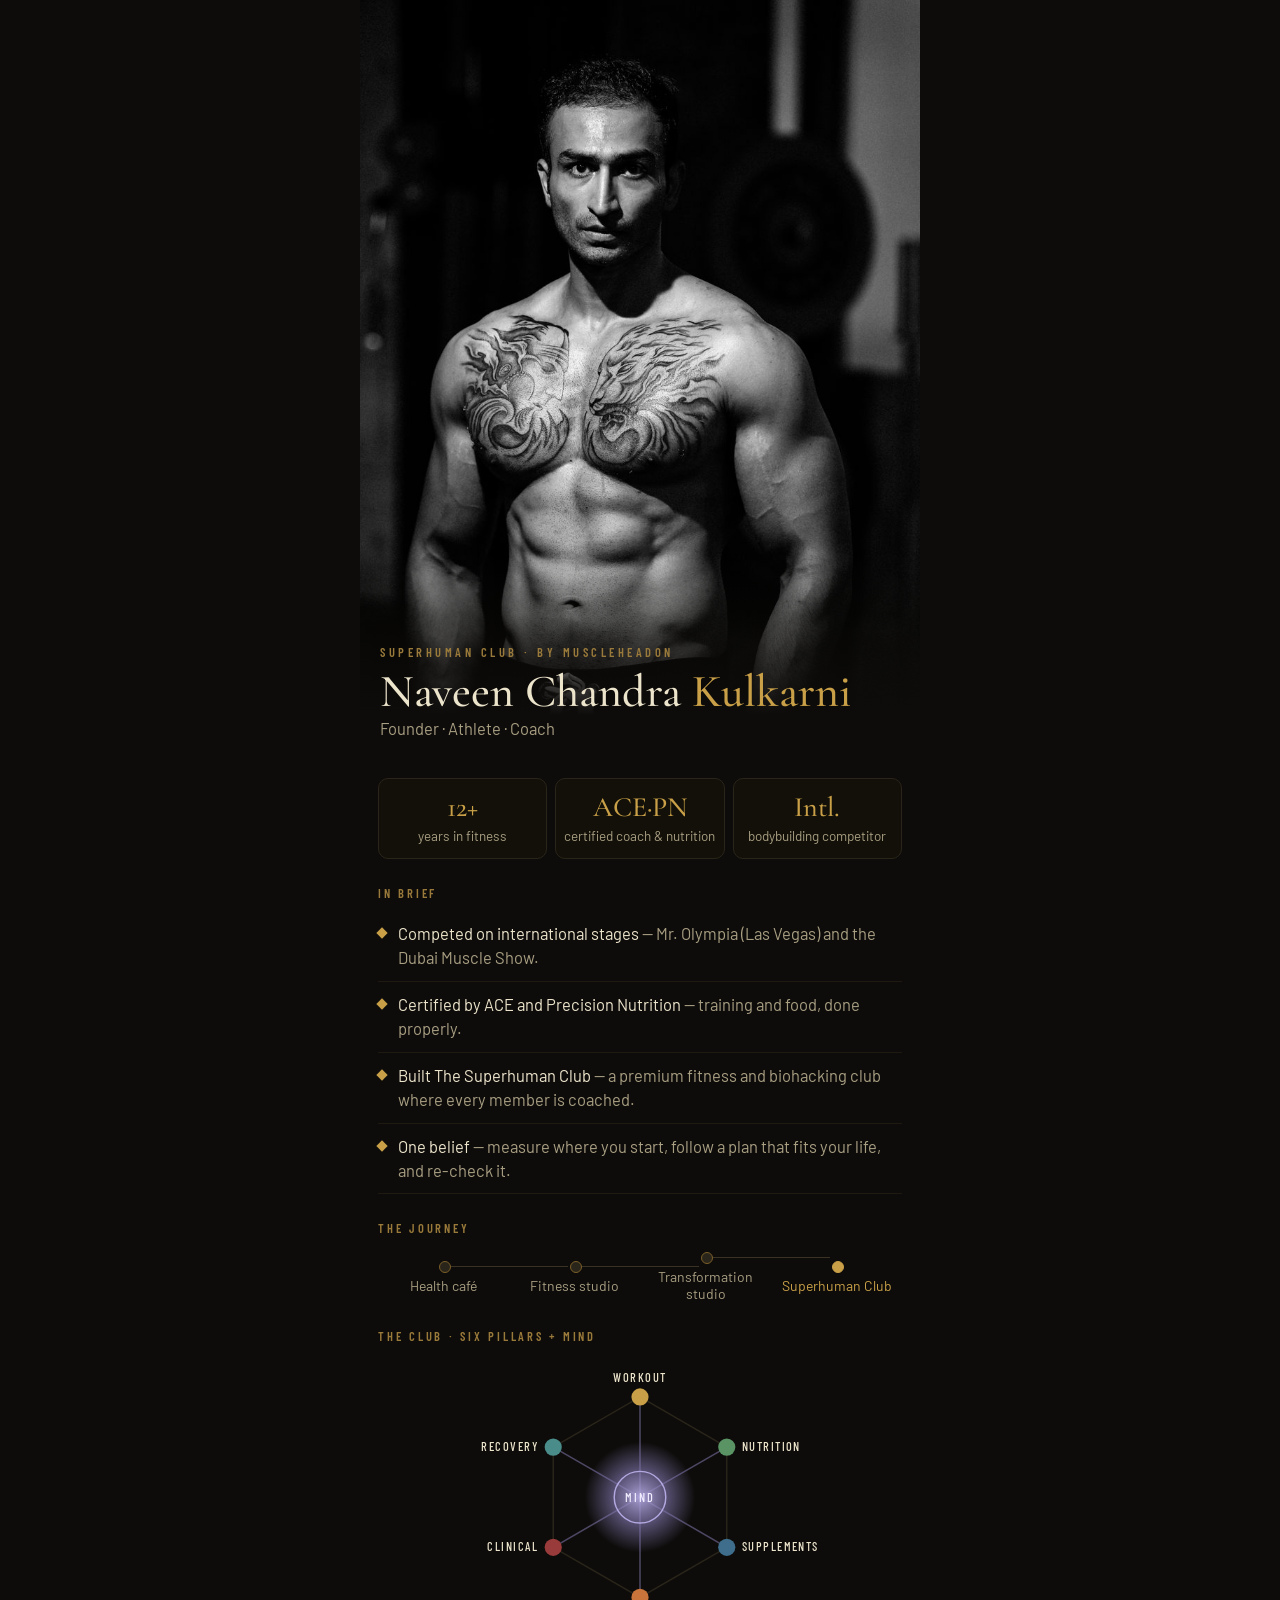
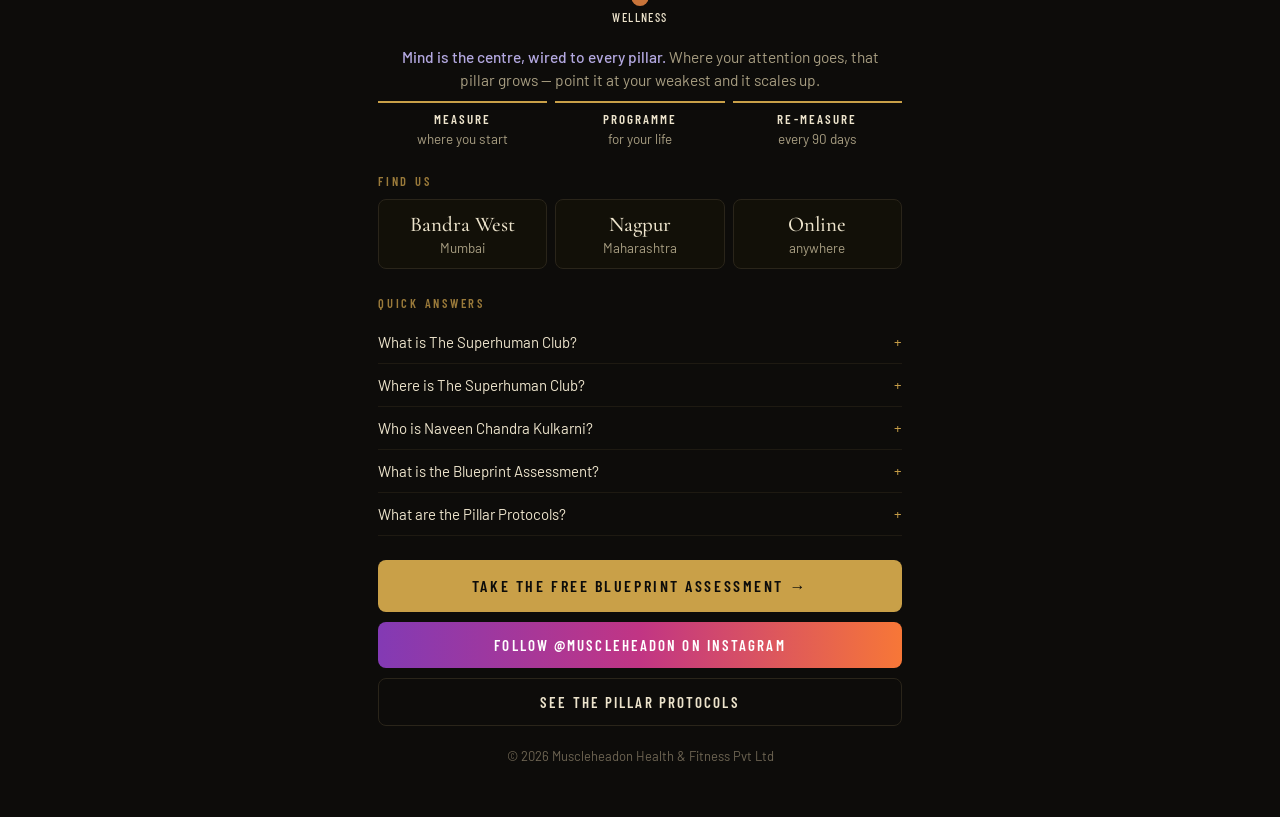
==== commit e9ceaf86: "WhatsApp number required; larger text on phones" ====
--- a/about.html
+++ b/about.html
@@ -2,18 +2,18 @@
 <html lang="en"><head>
 <meta charset="utf-8">
 
-<link rel="canonical" href="https://muscleheadon.com/club/about">
-<meta property="og:url" content="https://muscleheadon.com/club/about">
+<link rel="canonical" href="https://club.muscleheadon.com/about">
+<meta property="og:url" content="https://club.muscleheadon.com/about">
 <meta property="og:site_name" content="Superhuman Club by Muscleheadon">
 <meta property="og:type" content="website">
 <meta name="twitter:card" content="summary_large_image">
-<script type="application/ld+json">{"@context": "https://schema.org", "@graph": [{"@type": "Organization", "@id": "https://muscleheadon.com/#org", "name": "Muscleheadon", "alternateName": ["Superhuman Club by Muscleheadon", "The Superhuman Club"], "legalName": "Muscleheadon Health and Fitness Pvt Ltd", "url": "https://muscleheadon.com/", "logo": "https://muscleheadon.com/club/naveen.jpg", "sameAs": ["https://instagram.com/muscleheadon"], "founder": {"@id": "https://muscleheadon.com/#naveen"}, "telephone": "+91-89999-01473", "areaServed": "IN"}, {"@type": "Person", "@id": "https://muscleheadon.com/#naveen", "name": "Naveen Chandra Kulkarni", "alternateName": "Naveen Kulkarni", "jobTitle": "Founder, The Superhuman Club", "worksFor": {"@id": "https://muscleheadon.com/#org"}, "image": "https://muscleheadon.com/club/naveen-about.jpg", "url": "https://muscleheadon.com/club/about", "sameAs": ["https://instagram.com/muscleheadon"], "knowsAbout": ["Strength training", "Sports nutrition", "Body recomposition", "Fat loss", "Recovery", "Longevity and healthspan"], "hasCredential": [{"@type": "EducationalOccupationalCredential", "credentialCategory": "certification", "recognizedBy": {"@type": "Organization", "name": "American Council on Exercise (ACE)"}}, {"@type": "EducationalOccupationalCredential", "credentialCategory": "certification", "recognizedBy": {"@type": "Organization", "name": "Precision Nutrition"}}], "description": "Founder of The Superhuman Club by Muscleheadon. 12+ years in fitness; competed at Mr. Olympia (Las Vegas) and the Dubai Muscle Show."}, {"@type": "HealthClub", "name": "The Superhuman Club by Muscleheadon — Bandra West", "parentOrganization": {"@id": "https://muscleheadon.com/#org"}, "url": "https://muscleheadon.com/", "telephone": "+91-89999-01473", "image": "https://muscleheadon.com/club/naveen-about.jpg", "address": {"@type": "PostalAddress", "streetAddress": "Corner of 24th & 33rd Road, off Linking Road, above Starbucks", "addressLocality": "Bandra West, Mumbai", "addressRegion": "Maharashtra", "postalCode": "400052", "addressCountry": "IN"}}, {"@type": "HealthClub", "name": "The Superhuman Club by Muscleheadon — Nagpur", "parentOrganization": {"@id": "https://muscleheadon.com/#org"}, "url": "https://muscleheadon.com/", "telephone": "+91-89999-01473", "image": "https://muscleheadon.com/club/naveen-about.jpg", "address": {"@type": "PostalAddress", "streetAddress": "Flat 402, 4th Floor, Punyai Apartment, Plot 217, Bajaj Nagar", "addressLocality": "Nagpur", "addressRegion": "Maharashtra", "postalCode": "440010", "addressCountry": "IN"}}, {"@type": "WebSite", "@id": "https://muscleheadon.com/#website", "url": "https://muscleheadon.com/", "name": "Muscleheadon", "publisher": {"@id": "https://muscleheadon.com/#org"}}, {"@type": "ProfilePage", "url": "https://muscleheadon.com/club/about", "mainEntity": {"@id": "https://muscleheadon.com/#naveen"}, "isPartOf": {"@id": "https://muscleheadon.com/#website"}}, {"@type": "FAQPage", "mainEntity": [{"@type": "Question", "name": "What is The Superhuman Club?", "acceptedAnswer": {"@type": "Answer", "text": "A premium fitness and biohacking club by Muscleheadon, founded by Naveen Chandra Kulkarni. Every member is coached across six pillars — Workout, Nutrition, Supplements, Wellness, Clinical and Recovery — with the Mind at the centre connecting them all."}}, {"@type": "Question", "name": "Where is The Superhuman Club?", "acceptedAnswer": {"@type": "Answer", "text": "In Bandra West, Mumbai (off Linking Road), in Bajaj Nagar, Nagpur, and online anywhere in India."}}, {"@type": "Question", "name": "Who is Naveen Chandra Kulkarni?", "acceptedAnswer": {"@type": "Answer", "text": "The founder of The Superhuman Club by Muscleheadon. He has 12+ years in fitness, is ACE and Precision Nutrition certified, and has competed at Mr. Olympia in Las Vegas and the Dubai Muscle Show."}}, {"@type": "Question", "name": "What is the Blueprint Assessment?", "acceptedAnswer": {"@type": "Answer", "text": "A free five-minute online assessment: 21 questions that score your six health pillars and your Mind, show your biggest lever, and email you a personal report."}}, {"@type": "Question", "name": "What are the Pillar Protocols?", "acceptedAnswer": {"@type": "Answer", "text": "Fourteen-day protocol sheets, one per pillar, with step-by-step days, a daily tracker and a day-15 re-test. The Pillar Starter is ₹99 and each full sheet is ₹299."}}]}]}</script>
+<script type="application/ld+json">{"@context": "https://schema.org", "@graph": [{"@type": "Organization", "@id": "https://muscleheadon.com/#org", "name": "Muscleheadon", "alternateName": ["Superhuman Club by Muscleheadon", "The Superhuman Club"], "legalName": "Muscleheadon Health and Fitness Pvt Ltd", "url": "https://muscleheadon.com/", "logo": "https://club.muscleheadon.com/naveen.jpg", "sameAs": ["https://instagram.com/muscleheadon"], "founder": {"@id": "https://muscleheadon.com/#naveen"}, "telephone": "+91-89999-01473", "areaServed": "IN"}, {"@type": "Person", "@id": "https://muscleheadon.com/#naveen", "name": "Naveen Chandra Kulkarni", "alternateName": "Naveen Kulkarni", "jobTitle": "Founder, The Superhuman Club", "worksFor": {"@id": "https://muscleheadon.com/#org"}, "image": "https://club.muscleheadon.com/naveen-about.jpg", "url": "https://club.muscleheadon.com/about", "sameAs": ["https://instagram.com/muscleheadon"], "knowsAbout": ["Strength training", "Sports nutrition", "Body recomposition", "Fat loss", "Recovery", "Longevity and healthspan"], "hasCredential": [{"@type": "EducationalOccupationalCredential", "credentialCategory": "certification", "recognizedBy": {"@type": "Organization", "name": "American Council on Exercise (ACE)"}}, {"@type": "EducationalOccupationalCredential", "credentialCategory": "certification", "recognizedBy": {"@type": "Organization", "name": "Precision Nutrition"}}], "description": "Founder of The Superhuman Club by Muscleheadon. 12+ years in fitness; competed at Mr. Olympia (Las Vegas) and the Dubai Muscle Show."}, {"@type": "HealthClub", "name": "The Superhuman Club by Muscleheadon — Bandra West", "parentOrganization": {"@id": "https://muscleheadon.com/#org"}, "url": "https://muscleheadon.com/", "telephone": "+91-89999-01473", "image": "https://club.muscleheadon.com/naveen-about.jpg", "address": {"@type": "PostalAddress", "streetAddress": "Corner of 24th & 33rd Road, off Linking Road, above Starbucks", "addressLocality": "Bandra West, Mumbai", "addressRegion": "Maharashtra", "postalCode": "400052", "addressCountry": "IN"}}, {"@type": "HealthClub", "name": "The Superhuman Club by Muscleheadon — Nagpur", "parentOrganization": {"@id": "https://muscleheadon.com/#org"}, "url": "https://muscleheadon.com/", "telephone": "+91-89999-01473", "image": "https://club.muscleheadon.com/naveen-about.jpg", "address": {"@type": "PostalAddress", "streetAddress": "Flat 402, 4th Floor, Punyai Apartment, Plot 217, Bajaj Nagar", "addressLocality": "Nagpur", "addressRegion": "Maharashtra", "postalCode": "440010", "addressCountry": "IN"}}, {"@type": "WebSite", "@id": "https://muscleheadon.com/#website", "url": "https://muscleheadon.com/", "name": "Muscleheadon", "publisher": {"@id": "https://muscleheadon.com/#org"}}, {"@type": "ProfilePage", "url": "https://club.muscleheadon.com/about", "mainEntity": {"@id": "https://muscleheadon.com/#naveen"}, "isPartOf": {"@id": "https://muscleheadon.com/#website"}}, {"@type": "FAQPage", "mainEntity": [{"@type": "Question", "name": "What is The Superhuman Club?", "acceptedAnswer": {"@type": "Answer", "text": "A premium fitness and biohacking club by Muscleheadon, founded by Naveen Chandra Kulkarni. Every member is coached across six pillars — Workout, Nutrition, Supplements, Wellness, Clinical and Recovery — with the Mind at the centre connecting them all."}}, {"@type": "Question", "name": "Where is The Superhuman Club?", "acceptedAnswer": {"@type": "Answer", "text": "In Bandra West, Mumbai (off Linking Road), in Bajaj Nagar, Nagpur, and online anywhere in India."}}, {"@type": "Question", "name": "Who is Naveen Chandra Kulkarni?", "acceptedAnswer": {"@type": "Answer", "text": "The founder of The Superhuman Club by Muscleheadon. He has 12+ years in fitness, is ACE and Precision Nutrition certified, and has competed at Mr. Olympia in Las Vegas and the Dubai Muscle Show."}}, {"@type": "Question", "name": "What is the Blueprint Assessment?", "acceptedAnswer": {"@type": "Answer", "text": "A free five-minute online assessment: 21 questions that score your six health pillars and your Mind, show your biggest lever, and email you a personal report."}}, {"@type": "Question", "name": "What are the Pillar Protocols?", "acceptedAnswer": {"@type": "Answer", "text": "Fourteen-day protocol sheets, one per pillar, with step-by-step days, a daily tracker and a day-15 re-test. The Pillar Starter is ₹99 and each full sheet is ₹299."}}]}]}</script>
 <meta name="viewport" content="width=device-width,initial-scale=1">
 <title>Naveen Chandra Kulkarni · Superhuman Club by Muscleheadon</title>
 <meta name="description" content="Naveen Kulkarni, founder of The Superhuman Club by Muscleheadon. 12+ years in fitness, ACE and Precision Nutrition certified. Bandra West, Nagpur and online.">
 <meta property="og:title" content="Naveen Kulkarni · The Superhuman Club">
 <meta property="og:description" content="Founder of The Superhuman Club by Muscleheadon. Bandra West · Nagpur · Online.">
-<meta property="og:image" content="https://muscleheadon.com/club/naveen-about.jpg">
+<meta property="og:image" content="https://club.muscleheadon.com/naveen-about.jpg">
 <link rel="preload" href="cormorant-garamond-latin-500-normal.woff2" as="font" type="font/woff2" crossorigin>
 <link rel="stylesheet" href="fonts.css">
 <style>
@@ -56,6 +56,19 @@
 a.go{display:block;margin-top:24px;padding:16px;border-radius:8px;background:#C9A048;color:#0D0C0A;font:600 15px 'Barlow Condensed',sans-serif;letter-spacing:.16em;text-align:center;text-decoration:none}
 a.ghost{display:block;margin-top:10px;padding:14px;border-radius:8px;border:1px solid #2A251A;color:#EDE4CC;font:600 14px 'Barlow Condensed',sans-serif;letter-spacing:.14em;text-align:center;text-decoration:none}
 .fine{color:#6E6553;font-size:11.5px;text-align:center;margin-top:22px}
+
+/* Readability pass */
+.e,.k{font-size:12.5px}
+.role{font-size:16.5px}
+.stats span{font-size:13.5px}
+ul.pts li{font-size:16.5px}
+.path div{font-size:14px}
+.cap{font-size:15.5px}
+.loop div{font-size:13px}.loop span{font-size:13.5px}
+.places b{font-size:21px}.places span{font-size:13.5px}
+a.go{font-size:16px}a.ghost{font-size:15px}
+.fine{font-size:13px}
+.faq summary{font-size:16.5px}.faq p{font-size:15.5px}
 .faq details{border-bottom:1px solid #1E1A12;padding:12px 0}.faq summary{cursor:pointer;font-size:15px;color:#EDE4CC;list-style:none}.faq summary::-webkit-details-marker{display:none}.faq summary:after{content:"+";float:right;color:#C9A048}.faq details[open] summary:after{content:"\2212"}.faq p{margin:8px 0 0;font-size:14px;line-height:1.55;color:#A89E82}
 </style>
 </head>
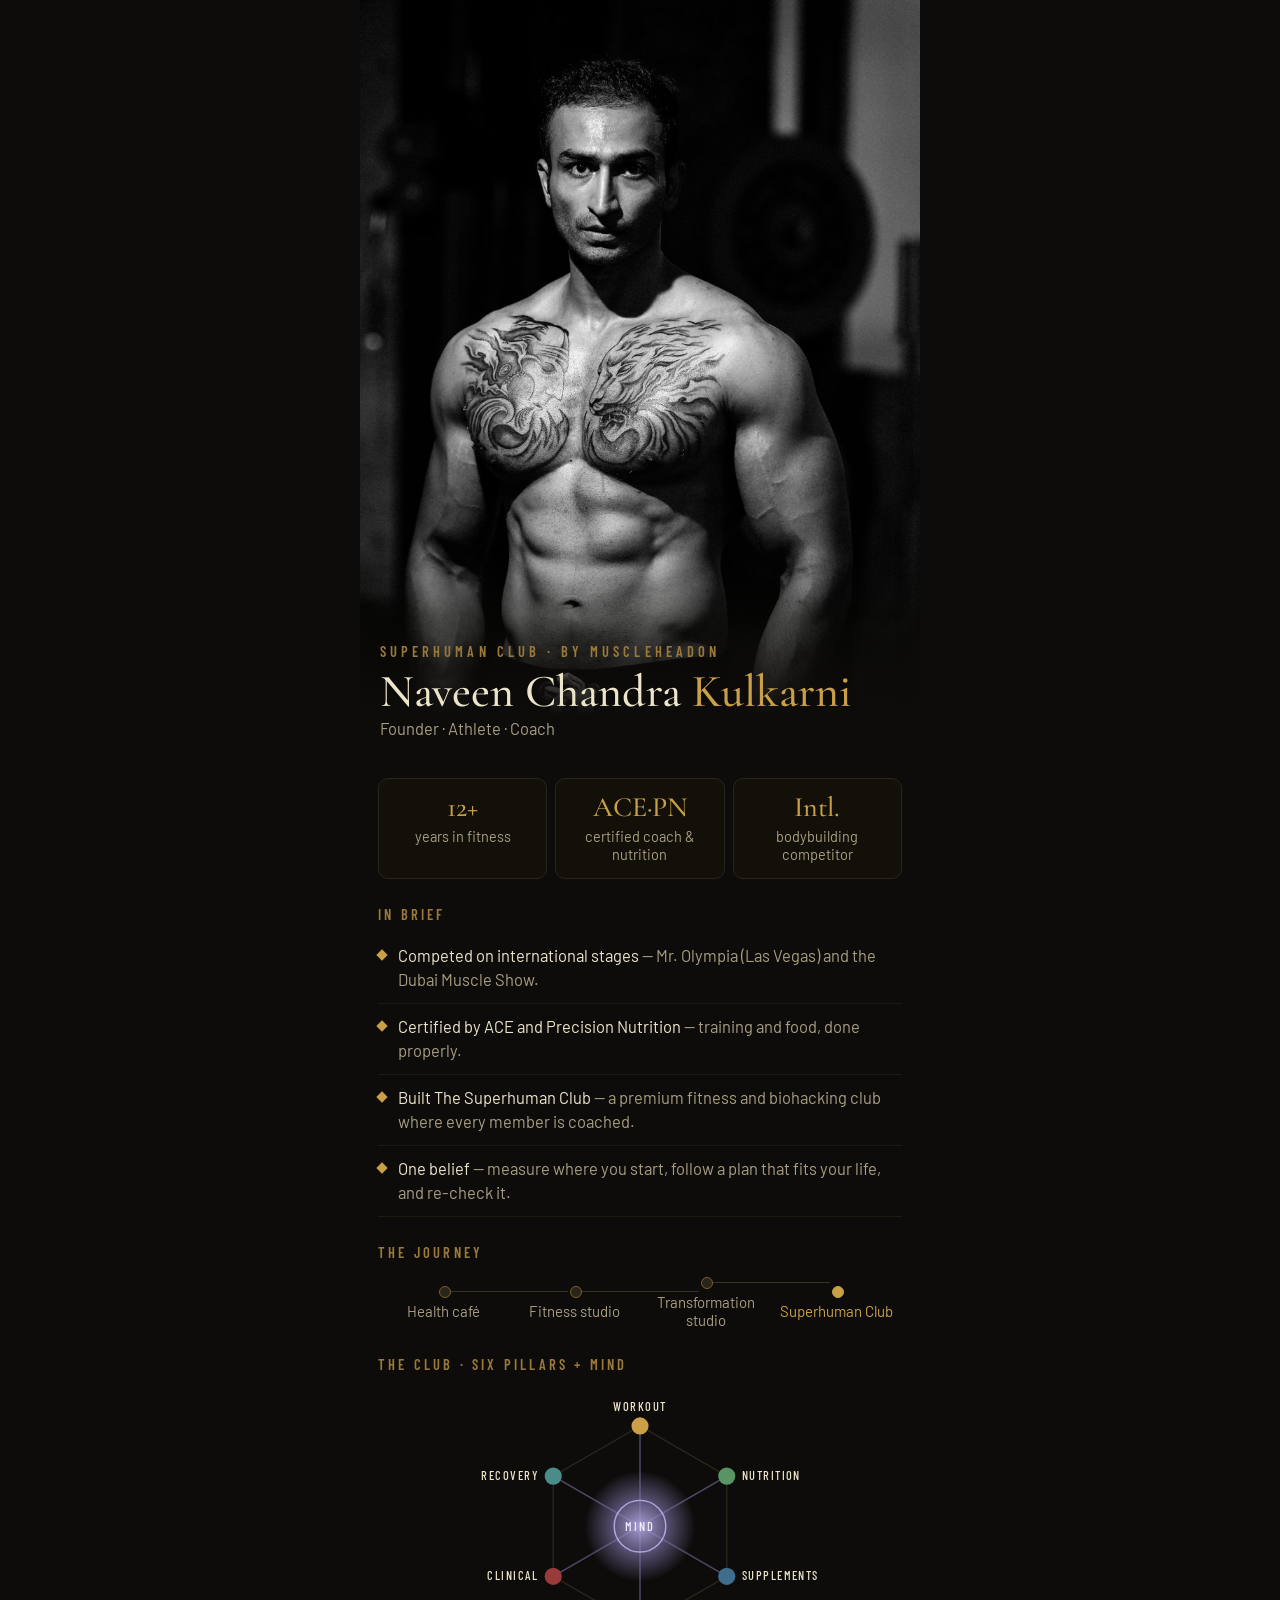
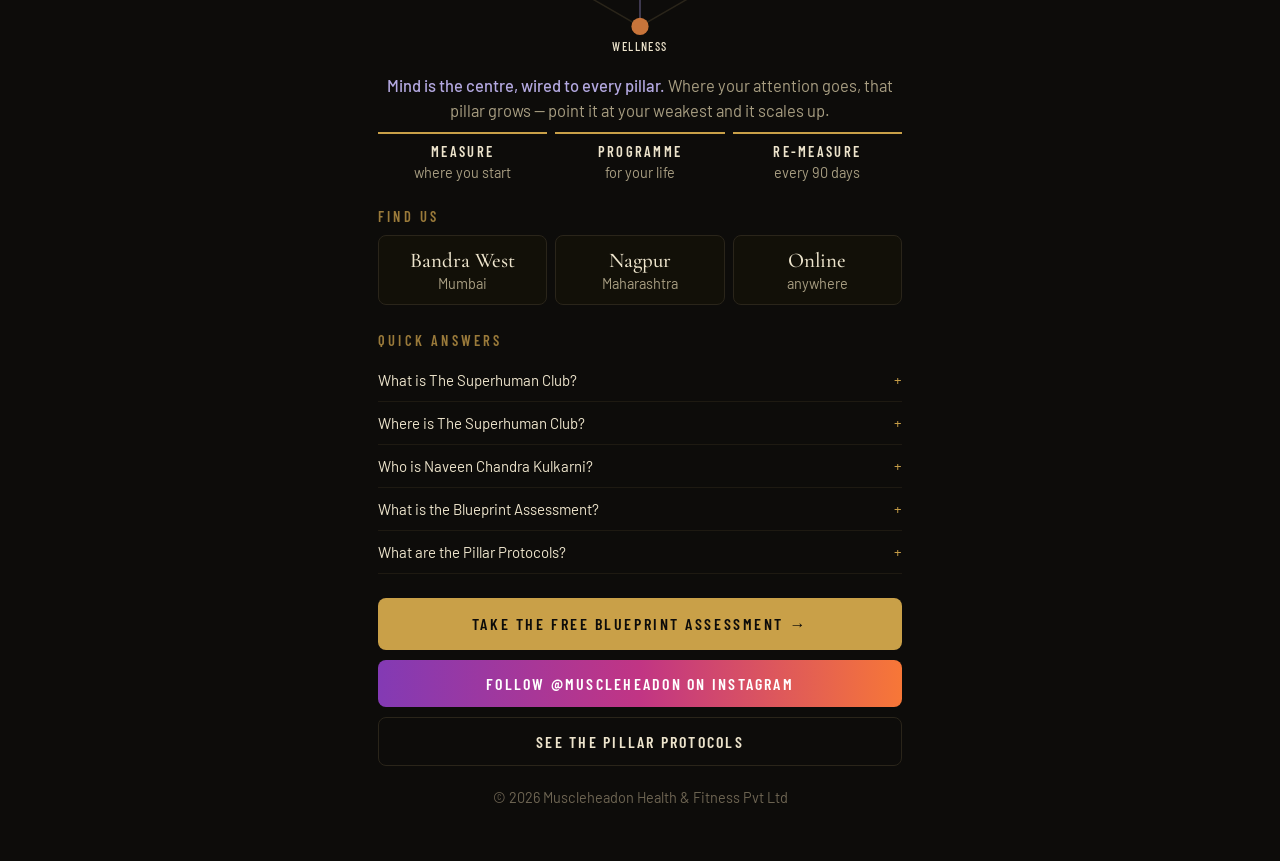
==== commit 6ea1e443: "Larger text on phones: radar labels, results, all funnel pages" ====
--- a/about.html
+++ b/about.html
@@ -22,53 +22,53 @@
 .hero{position:relative}
 .hero img{display:block;width:100%;height:auto}
 .hero .ov{position:absolute;left:0;right:0;bottom:0;padding:90px 20px 22px;background:linear-gradient(transparent,#0D0C0A 78%)}
-.e{font:600 11px 'Barlow Condensed',sans-serif;letter-spacing:.28em;color:#9A7A3A}
+.e{font:600 14.5px 'Barlow Condensed',sans-serif;letter-spacing:.28em;color:#9A7A3A}
 h1{font:500 46px/1 'Cormorant Garamond',Georgia,serif;margin:8px 0 4px}h1 em{color:#C9A048;font-style:normal}
-.role{color:#A89E82;font-size:15px}
+.role{color:#A89E82;font-size:16px}
 .in{padding:0 18px}
 .stats{display:grid;grid-template-columns:repeat(3,1fr);gap:8px;margin:18px 0}
 .stats div{border:1px solid #2A251A;background:#121008;border-radius:10px;padding:14px 8px;text-align:center}
 .stats b{display:block;font:500 28px/1 'Cormorant Garamond',serif;color:#C9A048}
-.stats span{display:block;font-size:12px;color:#A89E82;margin-top:6px;line-height:1.3}
-.k{font:600 11px 'Barlow Condensed',sans-serif;letter-spacing:.22em;color:#9A7A3A;margin:26px 0 10px}
+.stats span{display:block;font-size:14.5px;color:#A89E82;margin-top:6px;line-height:1.3}
+.k{font:600 14.5px 'Barlow Condensed',sans-serif;letter-spacing:.22em;color:#9A7A3A;margin:26px 0 10px}
 ul.pts{list-style:none;margin:0;padding:0}
-ul.pts li{display:flex;gap:12px;align-items:flex-start;padding:11px 0;border-bottom:1px solid #1E1A12;font-size:15px;line-height:1.45;color:#EDE4CC}
+ul.pts li{display:flex;gap:12px;align-items:flex-start;padding:11px 0;border-bottom:1px solid #1E1A12;font-size:16px;line-height:1.45;color:#EDE4CC}
 ul.pts li:before{content:'';flex:none;width:8px;height:8px;margin-top:7px;background:#C9A048;transform:rotate(45deg)}
 ul.pts li span{color:#A89E82}
 .path{display:flex;align-items:center;gap:0;margin:4px 0}
-.path div{flex:1;text-align:center;font-size:12.5px;color:#A89E82;position:relative;padding-top:22px}
+.path div{flex:1;text-align:center;font-size:14.5px;color:#A89E82;position:relative;padding-top:22px}
 .path div:before{content:'';position:absolute;top:6px;left:50%;width:10px;height:10px;margin-left:-5px;border-radius:50%;background:#2A251A;border:1px solid #7A5E28}
 .path div:after{content:'';position:absolute;top:11px;left:calc(50% + 7px);right:calc(-50% + 7px);height:1px;background:#3A3222}
 .path div:last-child:after{display:none}
 .path div.on{color:#C9A048}.path div.on:before{background:#C9A048;border-color:#C9A048}
 .pillars{display:grid;grid-template-columns:repeat(3,1fr);gap:8px}
-.pl{border:1px solid #2A251A;background:#121008;border-radius:8px;padding:12px 6px;text-align:center;font-size:12.5px;color:#EDE4CC}
+.pl{border:1px solid #2A251A;background:#121008;border-radius:8px;padding:12px 6px;text-align:center;font-size:14.5px;color:#EDE4CC}
 .pl i{display:block;width:22px;height:3px;border-radius:2px;margin:0 auto 8px}
 .hexd{display:block;width:100%;max-width:420px;margin:0 auto}
-.cap{font-size:14px;line-height:1.5;color:#A89E82;text-align:center;margin:4px 6px 0}.cap b{color:#B3A8E0;font-weight:500}
+.cap{font-size:15px;line-height:1.5;color:#A89E82;text-align:center;margin:4px 6px 0}.cap b{color:#B3A8E0;font-weight:500}
 .loop{display:flex;gap:8px;margin-top:10px}
-.loop div{flex:1;border-top:2px solid #C9A048;padding-top:8px;text-align:center;font:600 11.5px 'Barlow Condensed',sans-serif;letter-spacing:.16em;color:#EDE4CC}
-.loop span{display:block;font:400 12px Barlow,sans-serif;letter-spacing:0;color:#A89E82;margin-top:3px}
+.loop div{flex:1;border-top:2px solid #C9A048;padding-top:8px;text-align:center;font:600 14.5px 'Barlow Condensed',sans-serif;letter-spacing:.16em;color:#EDE4CC}
+.loop span{display:block;font:400 14.5px Barlow,sans-serif;letter-spacing:0;color:#A89E82;margin-top:3px}
 .places{display:flex;gap:8px}
 .places div{flex:1;border:1px solid #2A251A;border-radius:8px;padding:12px 6px;text-align:center;background:#121008}
 .places b{display:block;font:500 19px 'Cormorant Garamond',serif}
-.places span{font-size:12px;color:#A89E82}
-a.go{display:block;margin-top:24px;padding:16px;border-radius:8px;background:#C9A048;color:#0D0C0A;font:600 15px 'Barlow Condensed',sans-serif;letter-spacing:.16em;text-align:center;text-decoration:none}
-a.ghost{display:block;margin-top:10px;padding:14px;border-radius:8px;border:1px solid #2A251A;color:#EDE4CC;font:600 14px 'Barlow Condensed',sans-serif;letter-spacing:.14em;text-align:center;text-decoration:none}
-.fine{color:#6E6553;font-size:11.5px;text-align:center;margin-top:22px}
+.places span{font-size:14.5px;color:#A89E82}
+a.go{display:block;margin-top:24px;padding:16px;border-radius:8px;background:#C9A048;color:#0D0C0A;font:600 16px 'Barlow Condensed',sans-serif;letter-spacing:.16em;text-align:center;text-decoration:none}
+a.ghost{display:block;margin-top:10px;padding:14px;border-radius:8px;border:1px solid #2A251A;color:#EDE4CC;font:600 15px 'Barlow Condensed',sans-serif;letter-spacing:.14em;text-align:center;text-decoration:none}
+.fine{color:#6E6553;font-size:14.5px;text-align:center;margin-top:22px}
 
 /* Readability pass */
-.e,.k{font-size:12.5px}
+.e,.k{font-size:14.5px}
 .role{font-size:16.5px}
-.stats span{font-size:13.5px}
+.stats span{font-size:14.5px}
 ul.pts li{font-size:16.5px}
-.path div{font-size:14px}
-.cap{font-size:15.5px}
-.loop div{font-size:13px}.loop span{font-size:13.5px}
-.places b{font-size:21px}.places span{font-size:13.5px}
-a.go{font-size:16px}a.ghost{font-size:15px}
-.fine{font-size:13px}
-.faq summary{font-size:16.5px}.faq p{font-size:15.5px}
+.path div{font-size:15px}
+.cap{font-size:16.5px}
+.loop div{font-size:14.5px}.loop span{font-size:14.5px}
+.places b{font-size:21px}.places span{font-size:14.5px}
+a.go{font-size:16px}a.ghost{font-size:16px}
+.fine{font-size:14.5px}
+.faq summary{font-size:16.5px}.faq p{font-size:16.5px}
 .faq details{border-bottom:1px solid #1E1A12;padding:12px 0}.faq summary{cursor:pointer;font-size:15px;color:#EDE4CC;list-style:none}.faq summary::-webkit-details-marker{display:none}.faq summary:after{content:"+";float:right;color:#C9A048}.faq details[open] summary:after{content:"\2212"}.faq p{margin:8px 0 0;font-size:14px;line-height:1.55;color:#A89E82}
 </style>
 </head>
